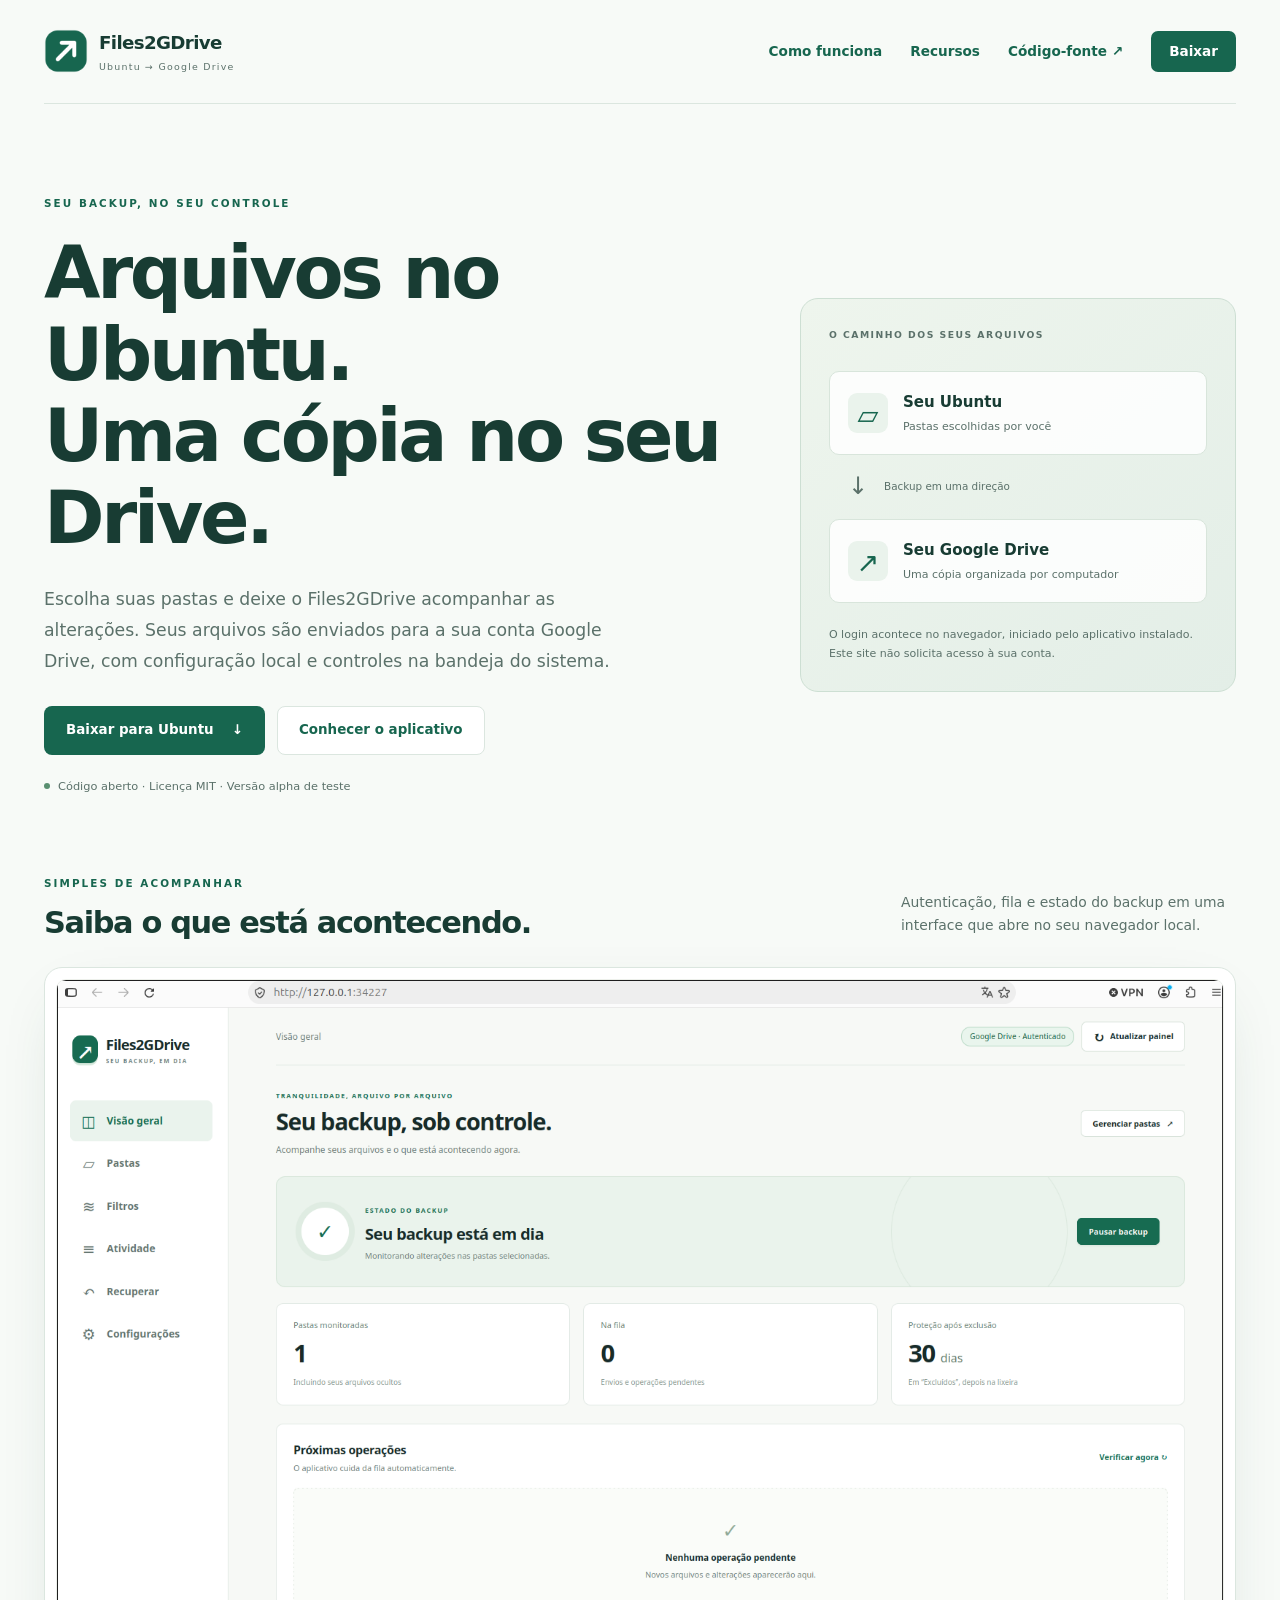
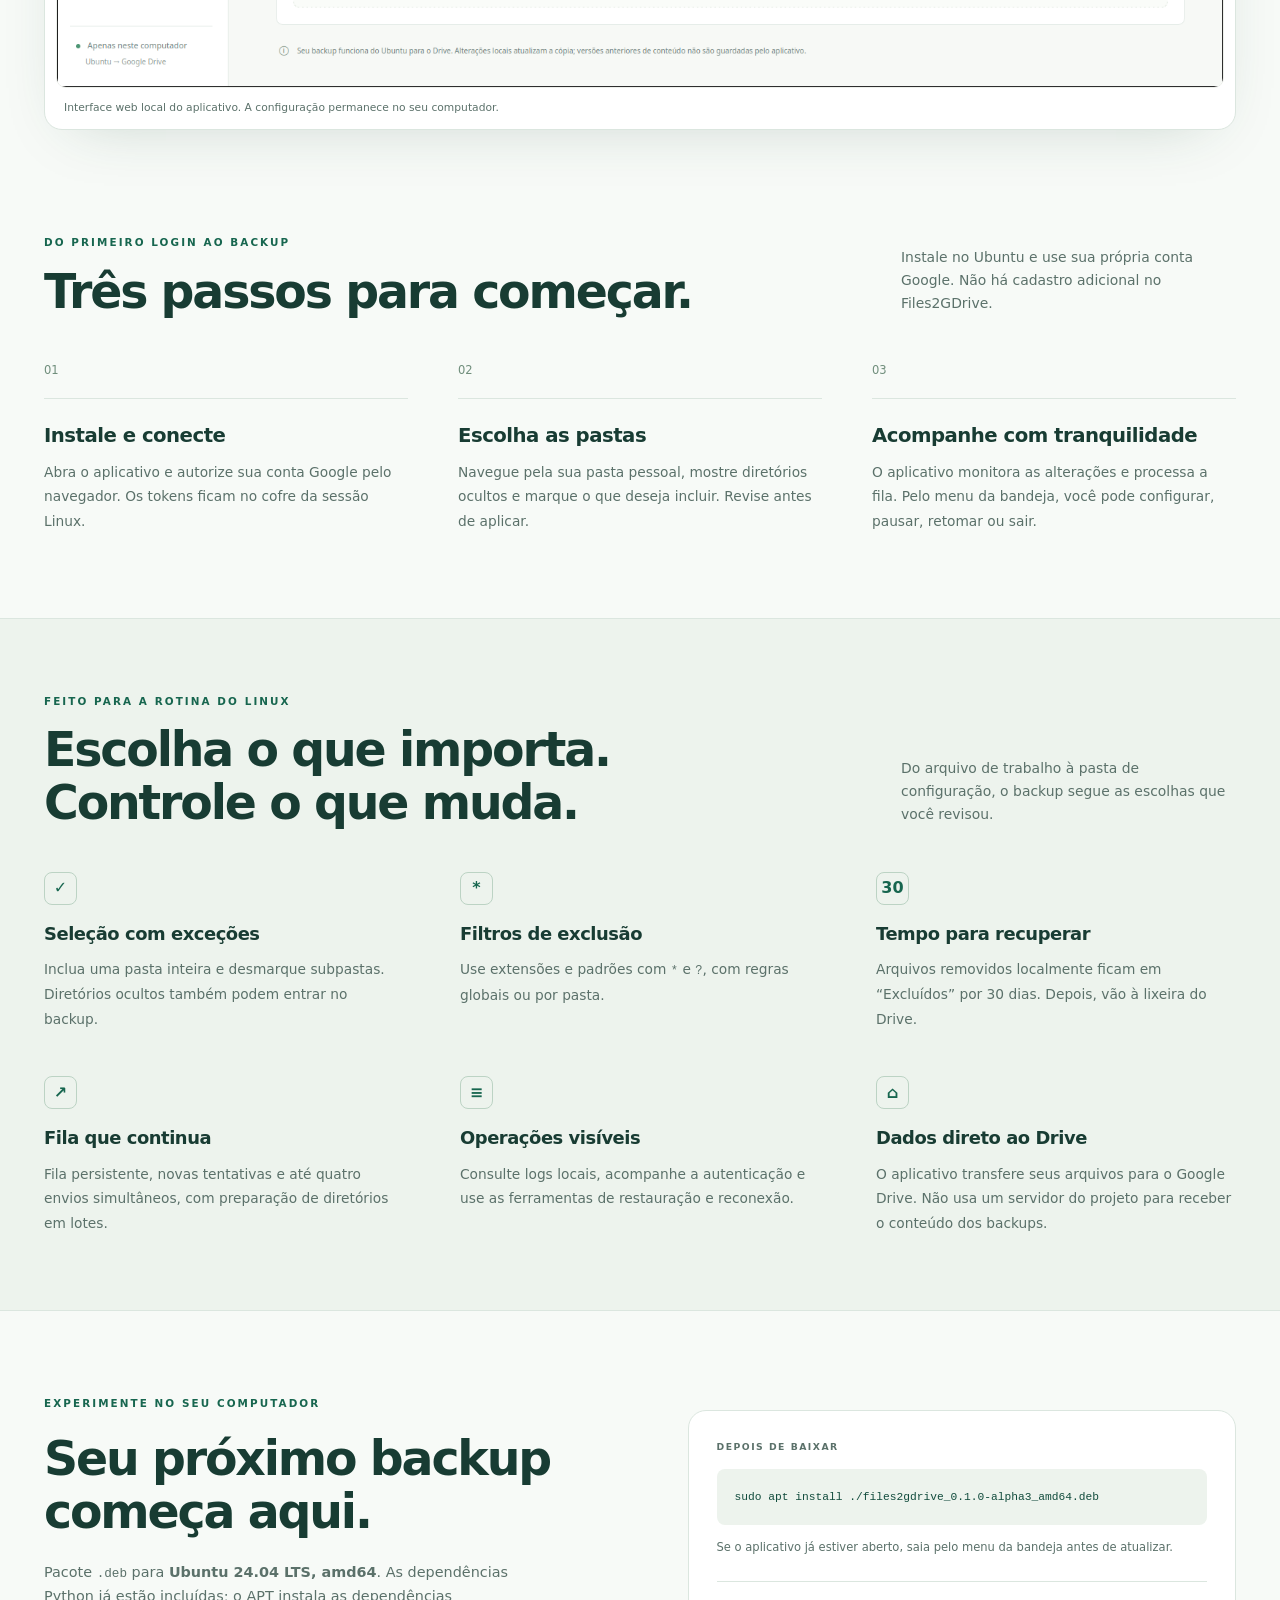
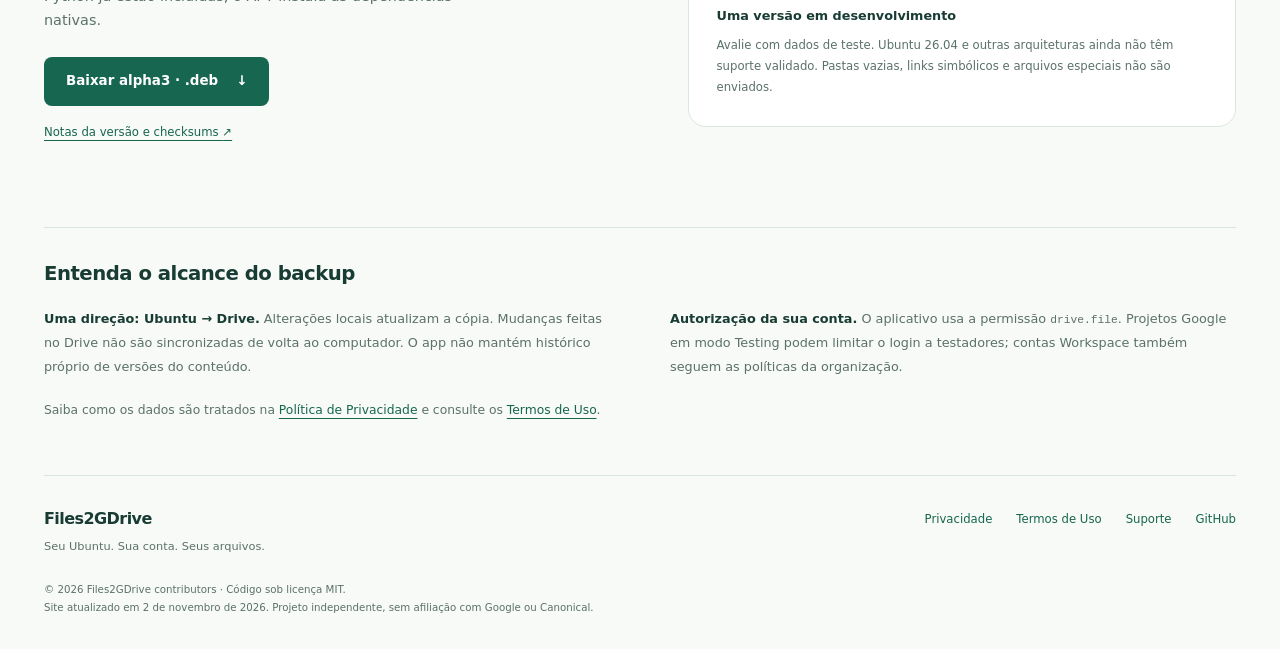
==== docs/index.html @ 19c5fd0f "Publish application website and public privacy policy on GitHub Pages" ====
<!doctype html>
<html lang="pt-BR">
<head>
  <meta charset="utf-8">
  <meta name="viewport" content="width=device-width, initial-scale=1">
  <meta name="theme-color" content="#17664f">
  <meta name="description" content="Files2GDrive faz backup contínuo dos seus arquivos do Ubuntu para sua conta Google Drive. Código aberto, configuração local e controle na bandeja.">
  <title>Files2GDrive — Seus arquivos, uma cópia no Drive</title>
  <link rel="icon" href="images/files2gdrive-logo-120.png" type="image/png">
  <link rel="stylesheet" href="site.css">
</head>
<body>
  <a class="skip-link" href="#conteudo">Pular para o conteúdo</a>
  <header class="site-header container">
    <a class="brand" href="./" aria-label="Files2GDrive, início"><img src="images/files2gdrive-logo-120.png" alt="" width="44" height="44"><span>Files2GDrive<small>Ubuntu → Google Drive</small></span></a>
    <nav class="site-nav" aria-label="Navegação principal"><a href="#como-funciona">Como funciona</a><a href="#recursos">Recursos</a><a href="https://github.com/eduardoellery/Files2GDrive">Código-fonte <span aria-hidden="true">↗</span></a><a class="nav-download" href="#download">Baixar</a></nav>
  </header>
  <main id="conteudo">
    <section class="hero container" aria-labelledby="hero-title">
      <div class="hero-copy">
        <p class="eyebrow">SEU BACKUP, NO SEU CONTROLE</p>
        <h1 id="hero-title">Arquivos no Ubuntu.<br>Uma cópia no seu Drive.</h1>
        <p class="hero-description">Escolha suas pastas e deixe o Files2GDrive acompanhar as alterações. Seus arquivos são enviados para a sua conta Google Drive, com configuração local e controles na bandeja do sistema.</p>
        <div class="hero-actions"><a class="button primary" href="#download">Baixar para Ubuntu <span aria-hidden="true">↓</span></a><a class="button secondary" href="#como-funciona">Conhecer o aplicativo</a></div>
        <p class="release-note"><span class="status-dot" aria-hidden="true"></span> Código aberto · Licença MIT · Versão alpha de teste</p>
      </div>
      <div class="hero-detail" aria-label="Resumo do funcionamento"><span class="detail-label">O CAMINHO DOS SEUS ARQUIVOS</span><div class="transfer-node"><span class="node-icon" aria-hidden="true">▱</span><div><strong>Seu Ubuntu</strong><small>Pastas escolhidas por você</small></div></div><div class="transfer-line"><span aria-hidden="true">↓</span><p>Backup em uma direção</p></div><div class="transfer-node"><span class="node-icon" aria-hidden="true">↗</span><div><strong>Seu Google Drive</strong><small>Uma cópia organizada por computador</small></div></div><p class="detail-foot">O login acontece no navegador, iniciado pelo aplicativo instalado. Este site não solicita acesso à sua conta.</p></div>
    </section>

    <section class="app-preview container" aria-labelledby="preview-title">
      <div class="section-heading compact"><div><p class="eyebrow">SIMPLES DE ACOMPANHAR</p><h2 id="preview-title">Saiba o que está acontecendo.</h2></div><p>Autenticação, fila e estado do backup em uma interface que abre no seu navegador local.</p></div>
      <figure class="screenshot"><img src="images/visao-geral.png" alt="Visão geral do Files2GDrive mostrando Google Drive autenticado, uma pasta monitorada e nenhuma operação pendente." width="1598" height="968" fetchpriority="high"><figcaption>Interface web local do aplicativo. A configuração permanece no seu computador.</figcaption></figure>
    </section>

    <section class="section container" id="como-funciona" aria-labelledby="how-title">
      <div class="section-heading"><div><p class="eyebrow">DO PRIMEIRO LOGIN AO BACKUP</p><h2 id="how-title">Três passos para começar.</h2></div><p>Instale no Ubuntu e use sua própria conta Google. Não há cadastro adicional no Files2GDrive.</p></div>
      <ol class="steps"><li><span class="step-number">01</span><h3>Instale e conecte</h3><p>Abra o aplicativo e autorize sua conta Google pelo navegador. Os tokens ficam no cofre da sessão Linux.</p></li><li><span class="step-number">02</span><h3>Escolha as pastas</h3><p>Navegue pela sua pasta pessoal, mostre diretórios ocultos e marque o que deseja incluir. Revise antes de aplicar.</p></li><li><span class="step-number">03</span><h3>Acompanhe com tranquilidade</h3><p>O aplicativo monitora as alterações e processa a fila. Pelo menu da bandeja, você pode configurar, pausar, retomar ou sair.</p></li></ol>
    </section>

    <section class="feature-section" id="recursos" aria-labelledby="features-title"><div class="container">
      <div class="section-heading"><div><p class="eyebrow">FEITO PARA A ROTINA DO LINUX</p><h2 id="features-title">Escolha o que importa.<br>Controle o que muda.</h2></div><p>Do arquivo de trabalho à pasta de configuração, o backup segue as escolhas que você revisou.</p></div>
      <div class="feature-grid"><article><span class="feature-mark" aria-hidden="true">✓</span><h3>Seleção com exceções</h3><p>Inclua uma pasta inteira e desmarque subpastas. Diretórios ocultos também podem entrar no backup.</p></article><article><span class="feature-mark" aria-hidden="true">*</span><h3>Filtros de exclusão</h3><p>Use extensões e padrões com <code>*</code> e <code>?</code>, com regras globais ou por pasta.</p></article><article><span class="feature-mark" aria-hidden="true">30</span><h3>Tempo para recuperar</h3><p>Arquivos removidos localmente ficam em “Excluídos” por 30 dias. Depois, vão à lixeira do Drive.</p></article><article><span class="feature-mark" aria-hidden="true">↗</span><h3>Fila que continua</h3><p>Fila persistente, novas tentativas e até quatro envios simultâneos, com preparação de diretórios em lotes.</p></article><article><span class="feature-mark" aria-hidden="true">≡</span><h3>Operações visíveis</h3><p>Consulte logs locais, acompanhe a autenticação e use as ferramentas de restauração e reconexão.</p></article><article><span class="feature-mark" aria-hidden="true">⌂</span><h3>Dados direto ao Drive</h3><p>O aplicativo transfere seus arquivos para o Google Drive. Não usa um servidor do projeto para receber o conteúdo dos backups.</p></article></div>
    </div></section>

    <section class="section container download-section" id="download" aria-labelledby="download-title"><div class="download-copy"><p class="eyebrow">EXPERIMENTE NO SEU COMPUTADOR</p><h2 id="download-title">Seu próximo backup<br>começa aqui.</h2><p>Pacote <code>.deb</code> para <strong>Ubuntu 24.04 LTS, amd64</strong>. As dependências Python já estão incluídas; o APT instala as dependências nativas.</p><a class="button primary" href="https://github.com/eduardoellery/Files2GDrive/releases/download/v0.1.0-alpha3/files2gdrive_0.1.0-alpha3_amd64.deb">Baixar alpha3 · .deb <span aria-hidden="true">↓</span></a><a class="text-link" href="https://github.com/eduardoellery/Files2GDrive/releases/tag/v0.1.0-alpha3">Notas da versão e checksums <span aria-hidden="true">↗</span></a></div><div class="install-panel"><span class="detail-label">DEPOIS DE BAIXAR</span><pre><code>sudo apt install ./files2gdrive_0.1.0-alpha3_amd64.deb</code></pre><p>Se o aplicativo já estiver aberto, saia pelo menu da bandeja antes de atualizar.</p><div class="notice"><strong>Uma versão em desenvolvimento</strong><p>Avalie com dados de teste. Ubuntu 26.04 e outras arquiteturas ainda não têm suporte validado. Pastas vazias, links simbólicos e arquivos especiais não são enviados.</p></div></div></section>

    <section class="scope-section container" aria-labelledby="scope-title"><h2 id="scope-title">Entenda o alcance do backup</h2><div class="scope-columns"><p><strong>Uma direção: Ubuntu → Drive.</strong> Alterações locais atualizam a cópia. Mudanças feitas no Drive não são sincronizadas de volta ao computador. O app não mantém histórico próprio de versões do conteúdo.</p><p><strong>Autorização da sua conta.</strong> O aplicativo usa a permissão <code>drive.file</code>. Projetos Google em modo Testing podem limitar o login a testadores; contas Workspace também seguem as políticas da organização.</p></div><p class="scope-links">Saiba como os dados são tratados na <a href="privacidade/">Política de Privacidade</a> e consulte os <a href="termos/">Termos de Uso</a>.</p></section>
  </main>
  <footer class="site-footer container"><div class="footer-brand"><strong>Files2GDrive</strong><p>Seu Ubuntu. Sua conta. Seus arquivos.</p></div><nav class="footer-links" aria-label="Links institucionais"><a href="privacidade/">Privacidade</a><a href="termos/">Termos de Uso</a><a href="https://github.com/eduardoellery/Files2GDrive/issues">Suporte</a><a href="https://github.com/eduardoellery/Files2GDrive">GitHub</a></nav><p class="footer-note">© 2026 Files2GDrive contributors · Código sob licença MIT.<br>Site atualizado em 2 de novembro de 2026. Projeto independente, sem afiliação com Google ou Canonical.</p></footer>
</body>
</html>
---- docs/site.css ----
:root{--green:#17664f;--green-dark:#124c3d;--ink:#183c33;--muted:#5b716a;--paper:#f7faf7;--line:#dbe6df;--pale:#eaf3ec;--white:#fff;--radius:18px;font-family:Inter,ui-sans-serif,system-ui,-apple-system,BlinkMacSystemFont,"Segoe UI",sans-serif;color:var(--ink);background:var(--paper);font-synthesis:none}*{box-sizing:border-box}html{scroll-behavior:smooth;scroll-padding-top:24px}body{margin:0;font-size:16px;line-height:1.65}a{color:var(--green);text-decoration-thickness:1px;text-underline-offset:4px}a:hover{color:var(--green-dark)}a:focus-visible,button:focus-visible{outline:3px solid #d3a62c;outline-offset:5px}img{max-width:100%;height:auto}h1,h2,h3,p,figure{margin-top:0}h1,h2,h3{line-height:1.12;letter-spacing:-.045em}h1{font-size:clamp(2.7rem,5.7vw,5rem);font-weight:680;margin-bottom:25px}h2{font-size:clamp(2rem,3.7vw,3.2rem);font-weight:650;margin-bottom:0}h3{font-size:1.23rem;letter-spacing:-.025em;margin-bottom:13px}p{margin-bottom:20px}code{font-family:ui-monospace,SFMono-Regular,Consolas,monospace;font-size:.88em;overflow-wrap:anywhere}.container{width:min(1192px,calc(100% - 80px));margin-inline:auto}.skip-link{position:absolute;top:-100px;left:20px;padding:12px;background:white;z-index:10}.skip-link:focus{top:12px}.site-header{display:flex;justify-content:space-between;align-items:center;gap:30px;padding-block:28px;border-bottom:1px solid var(--line)}.brand{display:flex;align-items:center;gap:11px;text-decoration:none;color:var(--ink);font-weight:750;font-size:1.14rem;letter-spacing:-.035em;flex-shrink:0}.brand img{width:44px;height:44px}.brand small{display:block;font-size:.59rem;font-weight:500;letter-spacing:.13em;color:var(--muted);margin-top:1px}.site-nav{display:flex;align-items:center;gap:28px;font-size:.85rem;font-weight:550}.site-nav a{text-decoration:none}.site-nav .nav-download{padding:9px 18px;background:var(--green);color:white;border-radius:7px}.hero{display:grid;grid-template-columns:1.55fr 1fr;gap:80px;align-items:center;padding-block:91px 80px}.eyebrow{font-size:.65rem;font-weight:750;letter-spacing:.2em;color:var(--green);margin-bottom:20px}.hero-description{font-size:1.08rem;line-height:1.8;color:var(--muted);max-width:590px;margin-bottom:29px}.hero-actions{display:flex;gap:12px;flex-wrap:wrap}.button{display:inline-flex;align-items:center;justify-content:center;gap:18px;padding:14px 21px;border-radius:8px;border:1px solid transparent;text-decoration:none;font-size:.84rem;font-weight:650;line-height:1.4}.button.primary{background:var(--green);color:white}.button.primary:hover{background:var(--green-dark)}.button.secondary{border-color:var(--line);background:white}.release-note{font-size:.71rem;display:flex;gap:8px;align-items:center;color:var(--muted);margin-top:22px;margin-bottom:0}.status-dot{width:6px;height:6px;border-radius:50%;background:#598f70;display:inline-block}.hero-detail{border:1px solid #cddfd3;border-radius:var(--radius);padding:28px;background:linear-gradient(140deg,#eef5ed,#e3eee7);position:relative}.detail-label{display:block;font-size:.58rem;letter-spacing:.16em;font-weight:650;color:var(--muted);margin-bottom:29px}.transfer-node{display:flex;align-items:center;gap:15px;padding:18px;background:rgba(255,255,255,.85);border:1px solid #d8e5db;border-radius:10px}.transfer-node strong{display:block;font-size:.94rem;font-weight:650}.transfer-node small{display:block;font-size:.69rem;color:var(--muted);margin-top:3px}.node-icon{background:var(--pale);border-radius:9px;width:40px;height:40px;display:grid;place-items:center;flex-shrink:0;font-size:1.7rem;color:var(--green)}.transfer-line{display:flex;gap:16px;align-items:center;color:var(--muted);padding:12px 19px}.transfer-line span{font-size:1.5rem}.transfer-line p{font-size:.65rem;margin:0}.detail-foot{font-size:.69rem;line-height:1.7;color:var(--muted);margin:23px 0 0}.section-heading{display:flex;justify-content:space-between;gap:50px;align-items:flex-end;margin-bottom:43px}.section-heading>p{font-size:.87rem;max-width:335px;color:var(--muted);margin:0 0 3px}.section-heading .eyebrow{margin-bottom:13px}.section-heading.compact{margin-bottom:27px}.section-heading.compact h2{font-size:1.9rem}.app-preview{padding-bottom:20px}.screenshot{margin:0;background:white;padding:11px;border:1px solid var(--line);border-radius:var(--radius);box-shadow:0 18px 60px -30px #244c3c40}.screenshot img{display:block;border-radius:10px;border:1px solid #edf0eb;width:100%}.screenshot figcaption{font-size:.67rem;color:var(--muted);padding:11px 8px 2px}.section{padding-block:84px}.steps{list-style:none;display:grid;grid-template-columns:repeat(3,1fr);gap:50px;margin:0;padding:0}.step-number{display:block;font-size:.72rem;color:#708e7c;border-bottom:1px solid var(--line);padding-bottom:18px;margin-bottom:26px;font-variant-numeric:tabular-nums}.steps p,.feature-grid p{font-size:.86rem;line-height:1.8;color:var(--muted);margin:0}.feature-section{padding-block:74px;background:#edf3ed;border-block:1px solid var(--line)}.feature-grid{display:grid;grid-template-columns:repeat(3,1fr);gap:45px 56px}.feature-mark{display:flex;align-items:center;justify-content:center;width:33px;height:33px;font-size:1rem;font-weight:650;color:var(--green);border:1px solid #bcd3c4;border-radius:8px;margin-bottom:19px}.feature-grid h3{font-size:1.12rem}.download-section{display:grid;grid-template-columns:1fr 1fr;gap:95px;align-items:center}.download-copy h2{margin-bottom:23px}.download-copy>p:not(.eyebrow){font-size:.9rem;color:var(--muted);max-width:465px}.download-copy .button{margin-top:5px}.text-link{display:block;width:fit-content;font-size:.73rem;margin-top:17px}.install-panel{background:white;border:1px solid var(--line);border-radius:var(--radius);padding:28px}.install-panel .detail-label{margin-bottom:15px}.install-panel pre{white-space:pre-wrap;overflow-wrap:anywhere;background:#edf3ed;padding:17px 18px;border-radius:8px;font-size:.8rem;color:var(--green-dark);line-height:1.7}.install-panel>p{font-size:.72rem;color:var(--muted);margin-bottom:24px}.notice{border-top:1px solid var(--line);padding-top:20px}.notice strong{font-size:.8rem}.notice p{font-size:.73rem;line-height:1.8;color:var(--muted);margin:7px 0 0}.scope-section{border-top:1px solid var(--line);padding-block:35px 55px}.scope-section h2{font-size:1.23rem;letter-spacing:-.025em;margin-bottom:22px}.scope-columns{display:grid;grid-template-columns:1fr 1fr;gap:60px}.scope-columns p{font-size:.8rem;color:var(--muted);line-height:1.9}.scope-columns strong{color:var(--ink);font-weight:650}.scope-links{font-size:.77rem;color:var(--muted);margin:0}.site-footer{display:grid;grid-template-columns:1fr auto;gap:24px;border-top:1px solid var(--line);padding-block:30px 32px}.footer-brand strong{font-size:1rem;letter-spacing:-.035em}.footer-brand p{font-size:.71rem;color:var(--muted);margin:5px 0 0}.footer-links{display:flex;gap:24px;font-size:.73rem;align-items:flex-start;padding-top:4px}.footer-links a{text-decoration:none}.footer-note{grid-column:1/-1;font-size:.64rem;line-height:1.8;color:var(--muted);margin:0}.prose{max-width:820px;padding-block:65px 80px}.prose h1{font-size:clamp(2.3rem,4.5vw,3.7rem);margin-bottom:18px}.prose .updated{font-size:.77rem;color:var(--muted);margin-bottom:36px}.prose .intro{font-size:1.1rem;line-height:1.85;color:var(--muted);margin-bottom:35px}.prose h2{font-size:1.48rem;letter-spacing:-.025em;margin:35px 0 16px;line-height:1.3}.prose h3{font-size:1.05rem;line-height:1.4;margin:23px 0 10px}.prose p,.prose li{font-size:.94rem;line-height:1.9;color:#476058}.prose li{padding-left:5px;margin-bottom:8px}.prose ul,.prose ol{padding-left:23px}.prose strong{color:var(--ink)}.prose .notice{padding:19px 23px;border:1px solid var(--line);background:white;border-radius:10px;margin-block:25px}.prose .notice p{font-size:.9rem}.legal-nav{display:flex;gap:24px;flex-wrap:wrap;border-top:1px solid var(--line);margin-top:40px;padding-top:22px;font-size:.82rem}.back-link{display:inline-block;font-size:.8rem;margin-bottom:27px}.prose table{border-collapse:collapse;width:100%;font-size:.87rem;display:block;overflow-x:auto}.prose th,.prose td{text-align:left;border-bottom:1px solid var(--line);padding:12px 14px;vertical-align:top}.prose th{font-weight:650;background:var(--pale)}
@media(min-width:1600px){.container{width:min(1280px,calc(100% - 100px))}.hero{gap:110px}.hero-detail{max-width:445px;justify-self:end;width:100%}}@media(max-width:1000px){.container{width:calc(100% - 48px)}.hero{gap:35px;padding-block:66px}.hero-detail{padding:23px}.site-nav{gap:18px}.download-section{gap:45px}.feature-grid{gap:35px}.steps{gap:30px}.section-heading{gap:30px}.section-heading>p{max-width:300px}.transfer-node{padding:14px;gap:10px}.node-icon{width:34px;height:34px}}@media(max-width:760px){.site-header{align-items:flex-start;padding-block:22px;gap:19px;flex-wrap:wrap}.site-nav{justify-content:space-between;width:100%;gap:12px;font-size:.76rem}.site-nav .nav-download{padding:7px 14px}.hero{grid-template-columns:1fr;gap:35px;padding-block:49px}.hero-copy{max-width:600px}.hero-detail{max-width:none;display:block}.hero h1{font-size:clamp(2.9rem,9vw,4.3rem)}.hero-description{font-size:1rem}.section-heading{display:block;margin-bottom:30px}.section-heading>p{max-width:560px;margin-top:20px}.section-heading.compact h2{font-size:1.65rem}.steps{grid-template-columns:1fr;gap:28px}.step-number{margin-bottom:18px;padding-bottom:12px}.feature-grid{grid-template-columns:1fr 1fr;gap:35px 27px}.section{padding-block:58px}.feature-section{padding-block:53px}.download-section{grid-template-columns:1fr;gap:32px}.download-copy h2 br{display:none}.scope-columns{grid-template-columns:1fr;gap:0}.site-footer{grid-template-columns:1fr;gap:20px}.footer-links{flex-wrap:wrap;gap:15px 23px}.footer-note{grid-column:1}.prose{padding-block:43px 55px}}@media(max-width:440px){.container{width:calc(100% - 32px)}.site-nav{font-size:.69rem;gap:9px}.site-nav .nav-download{padding:6px 11px}.hero-actions{display:grid;grid-template-columns:1fr}.hero-actions .button{width:100%}.hero h1{font-size:2.75rem}.hero-detail{padding:20px}.feature-grid{grid-template-columns:1fr}.install-panel{padding:21px}.release-note{font-size:.65rem}.section-heading h2 br{display:none}.screenshot{padding:6px;border-radius:12px}.screenshot img{border-radius:7px}.screenshot figcaption{font-size:.6rem}.prose p,.prose li{font-size:.9rem}}@media(prefers-reduced-motion:reduce){html{scroll-behavior:auto}}
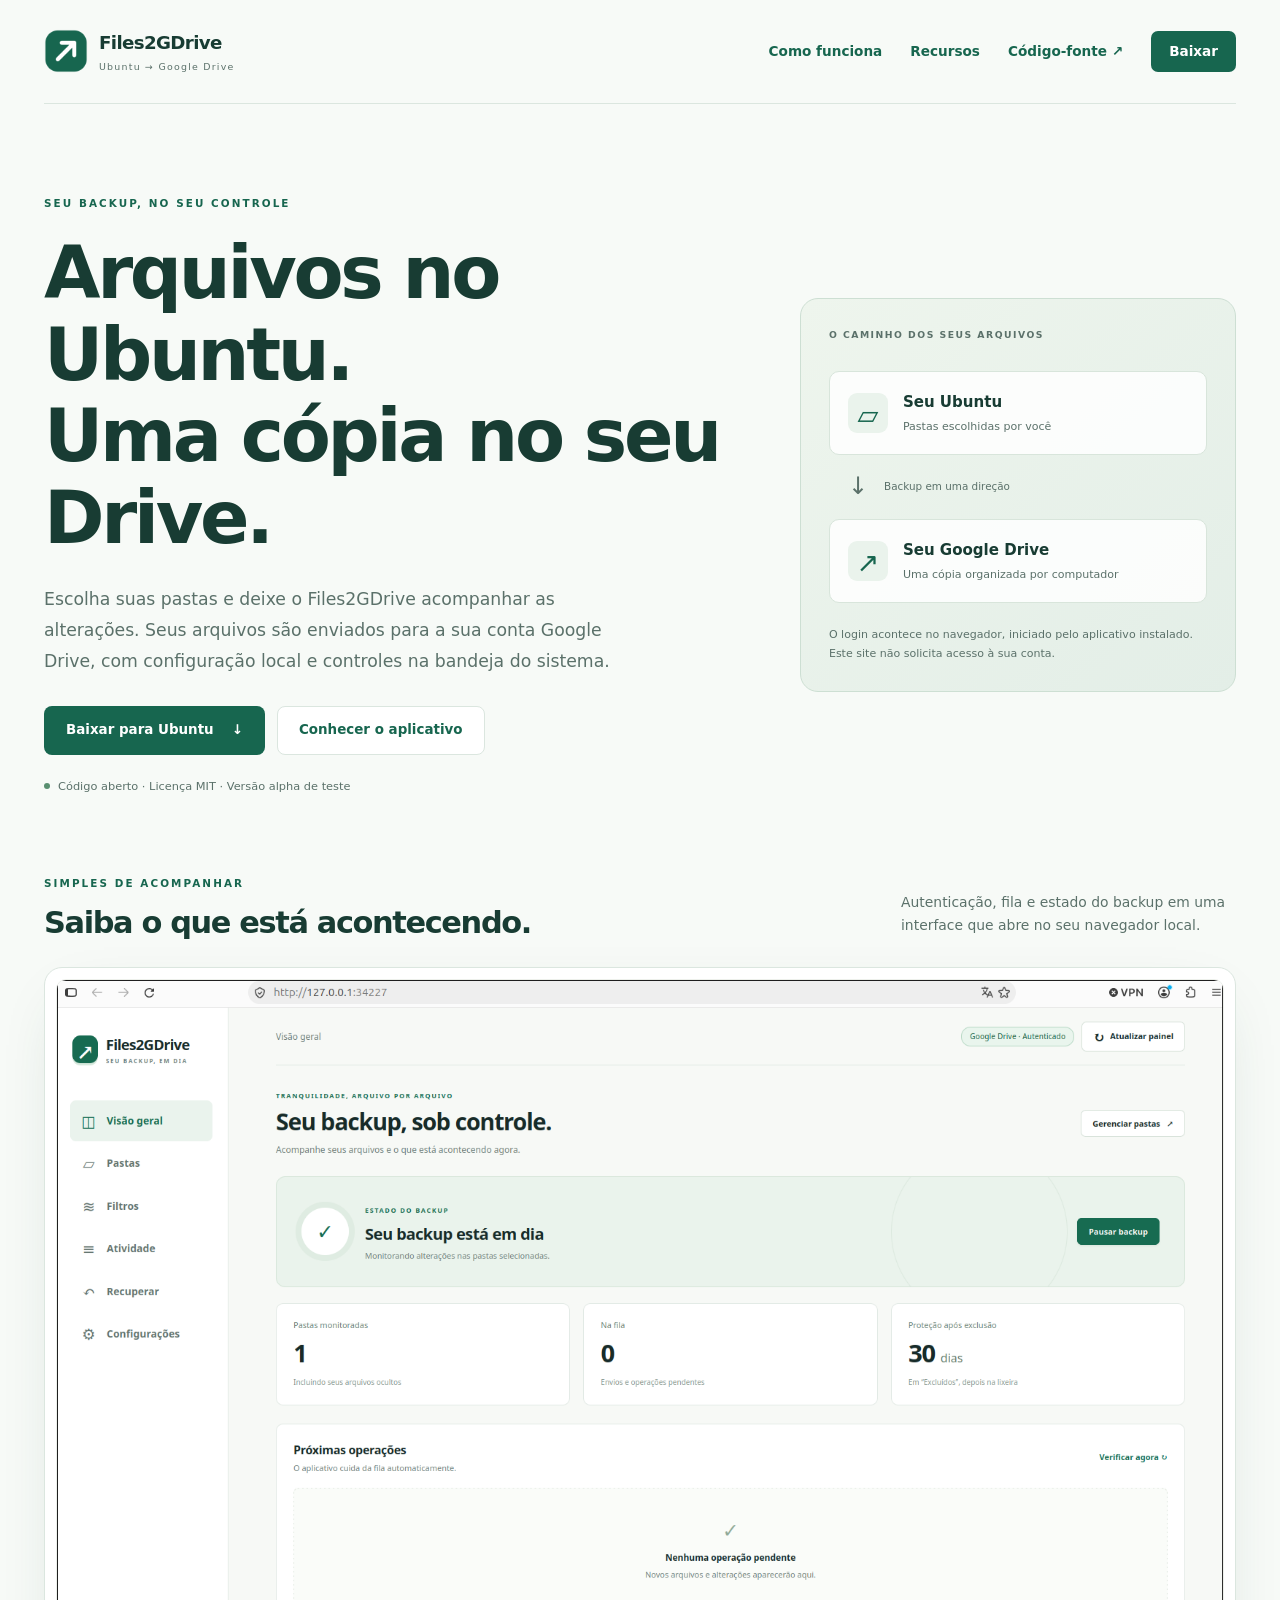
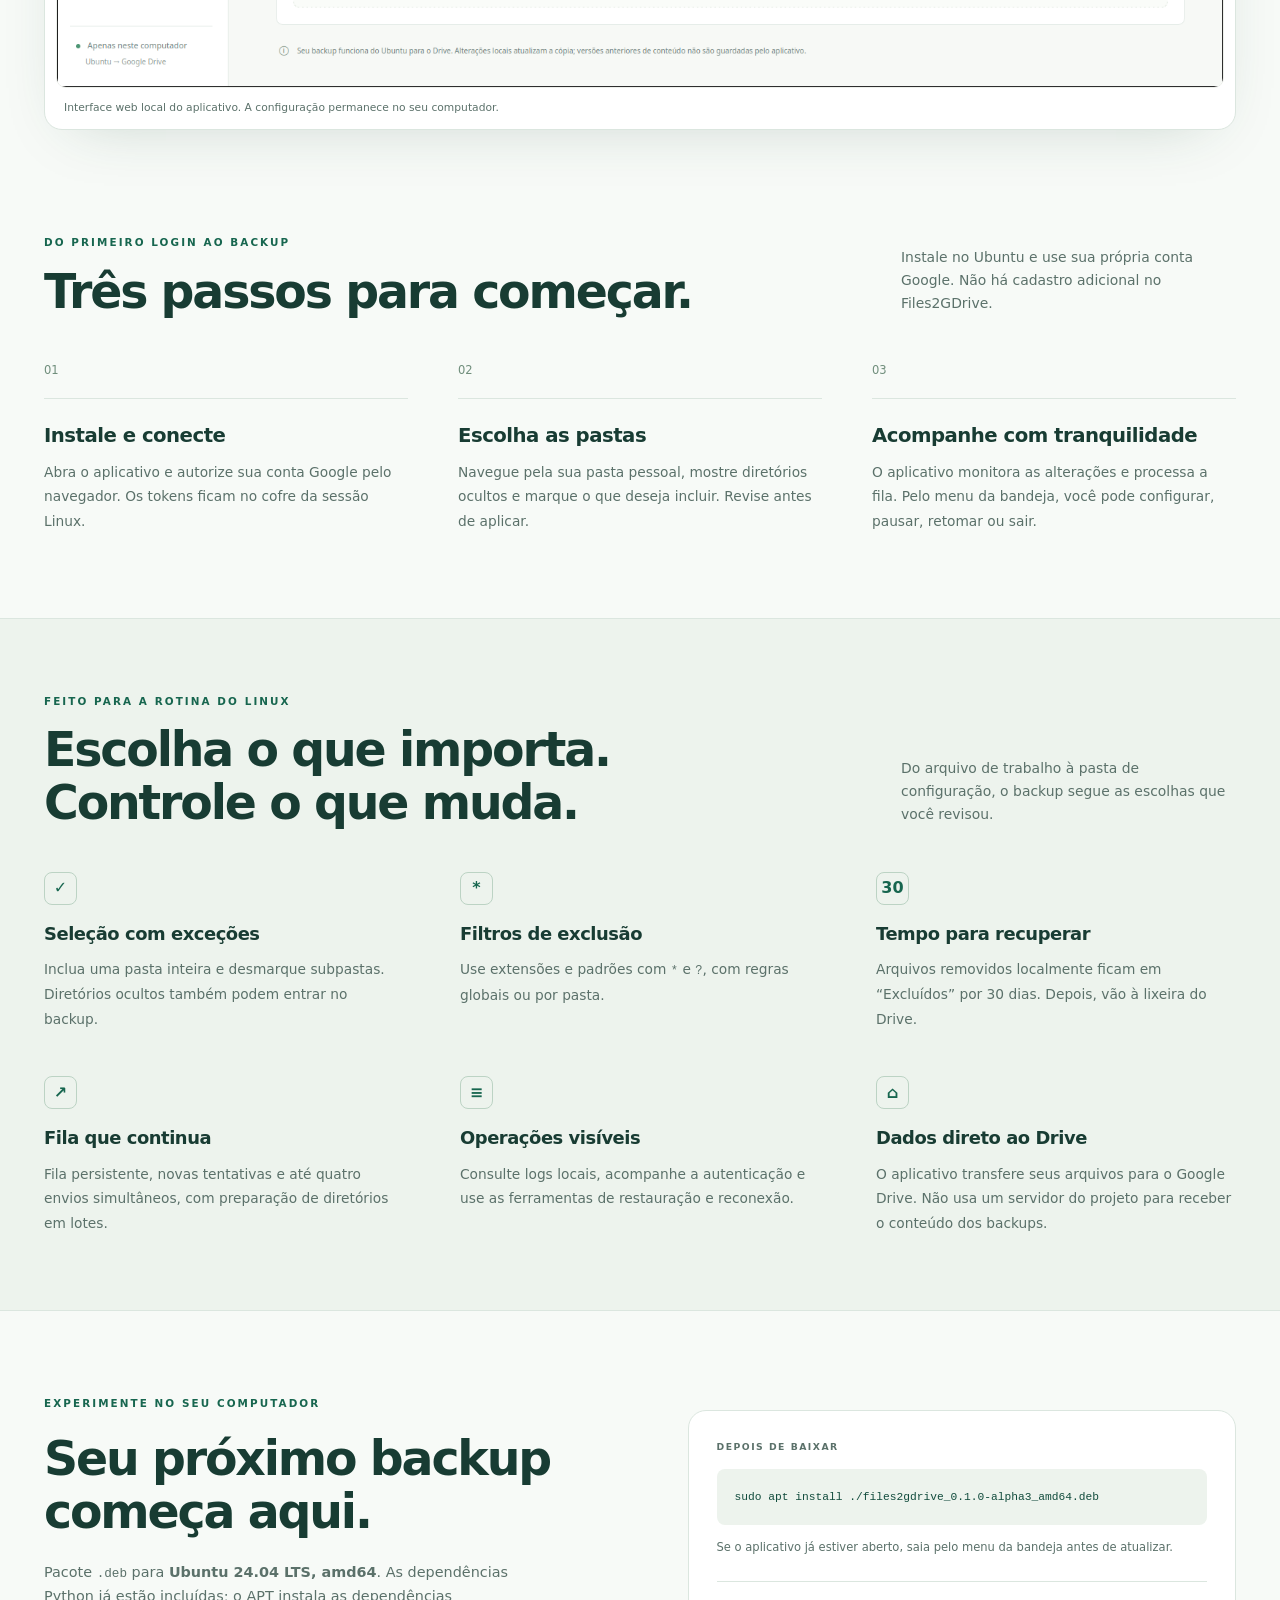
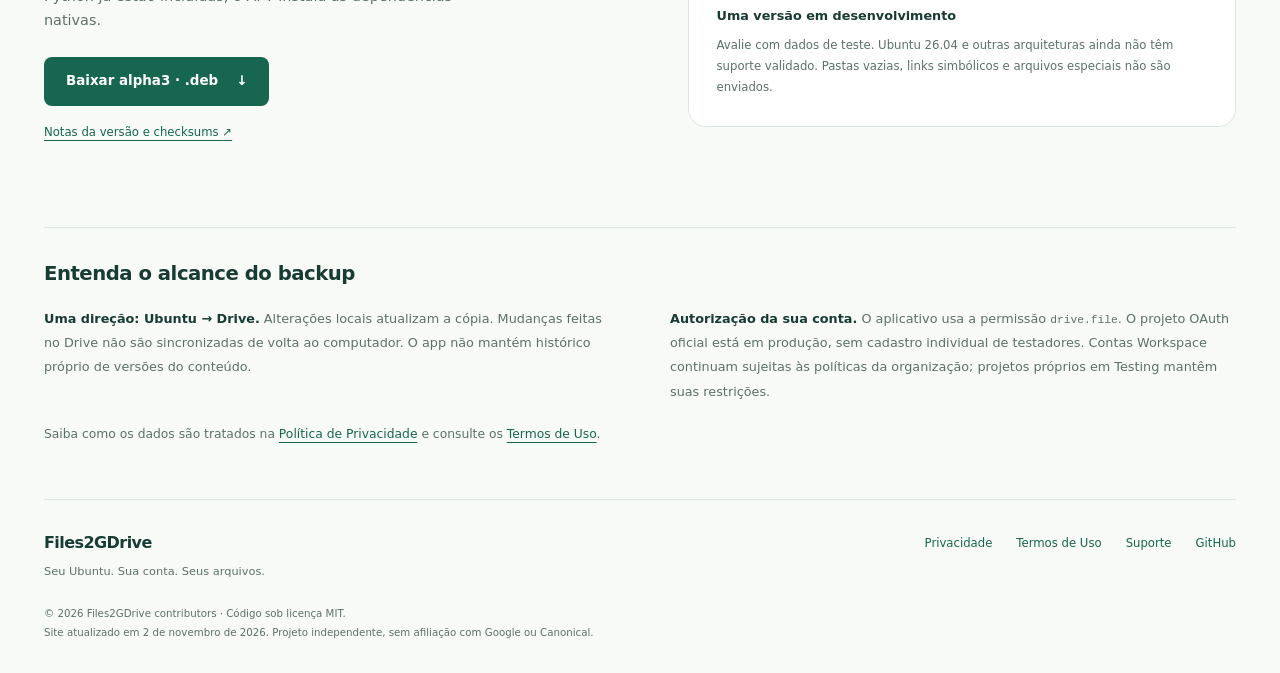
==== commit bac5193b: "docs: record OAuth production status and pull request workflow" ====
--- a/docs/index.html
+++ b/docs/index.html
@@ -44,7 +44,7 @@
 
     <section class="section container download-section" id="download" aria-labelledby="download-title"><div class="download-copy"><p class="eyebrow">EXPERIMENTE NO SEU COMPUTADOR</p><h2 id="download-title">Seu próximo backup<br>começa aqui.</h2><p>Pacote <code>.deb</code> para <strong>Ubuntu 24.04 LTS, amd64</strong>. As dependências Python já estão incluídas; o APT instala as dependências nativas.</p><a class="button primary" href="https://github.com/eduardoellery/Files2GDrive/releases/download/v0.1.0-alpha3/files2gdrive_0.1.0-alpha3_amd64.deb">Baixar alpha3 · .deb <span aria-hidden="true">↓</span></a><a class="text-link" href="https://github.com/eduardoellery/Files2GDrive/releases/tag/v0.1.0-alpha3">Notas da versão e checksums <span aria-hidden="true">↗</span></a></div><div class="install-panel"><span class="detail-label">DEPOIS DE BAIXAR</span><pre><code>sudo apt install ./files2gdrive_0.1.0-alpha3_amd64.deb</code></pre><p>Se o aplicativo já estiver aberto, saia pelo menu da bandeja antes de atualizar.</p><div class="notice"><strong>Uma versão em desenvolvimento</strong><p>Avalie com dados de teste. Ubuntu 26.04 e outras arquiteturas ainda não têm suporte validado. Pastas vazias, links simbólicos e arquivos especiais não são enviados.</p></div></div></section>
 
-    <section class="scope-section container" aria-labelledby="scope-title"><h2 id="scope-title">Entenda o alcance do backup</h2><div class="scope-columns"><p><strong>Uma direção: Ubuntu → Drive.</strong> Alterações locais atualizam a cópia. Mudanças feitas no Drive não são sincronizadas de volta ao computador. O app não mantém histórico próprio de versões do conteúdo.</p><p><strong>Autorização da sua conta.</strong> O aplicativo usa a permissão <code>drive.file</code>. Projetos Google em modo Testing podem limitar o login a testadores; contas Workspace também seguem as políticas da organização.</p></div><p class="scope-links">Saiba como os dados são tratados na <a href="privacidade/">Política de Privacidade</a> e consulte os <a href="termos/">Termos de Uso</a>.</p></section>
+    <section class="scope-section container" aria-labelledby="scope-title"><h2 id="scope-title">Entenda o alcance do backup</h2><div class="scope-columns"><p><strong>Uma direção: Ubuntu → Drive.</strong> Alterações locais atualizam a cópia. Mudanças feitas no Drive não são sincronizadas de volta ao computador. O app não mantém histórico próprio de versões do conteúdo.</p><p><strong>Autorização da sua conta.</strong> O aplicativo usa a permissão <code>drive.file</code>. O projeto OAuth oficial está em produção, sem cadastro individual de testadores. Contas Workspace continuam sujeitas às políticas da organização; projetos próprios em Testing mantêm suas restrições.</p></div><p class="scope-links">Saiba como os dados são tratados na <a href="privacidade/">Política de Privacidade</a> e consulte os <a href="termos/">Termos de Uso</a>.</p></section>
   </main>
   <footer class="site-footer container"><div class="footer-brand"><strong>Files2GDrive</strong><p>Seu Ubuntu. Sua conta. Seus arquivos.</p></div><nav class="footer-links" aria-label="Links institucionais"><a href="privacidade/">Privacidade</a><a href="termos/">Termos de Uso</a><a href="https://github.com/eduardoellery/Files2GDrive/issues">Suporte</a><a href="https://github.com/eduardoellery/Files2GDrive">GitHub</a></nav><p class="footer-note">© 2026 Files2GDrive contributors · Código sob licença MIT.<br>Site atualizado em 2 de novembro de 2026. Projeto independente, sem afiliação com Google ou Canonical.</p></footer>
 </body>
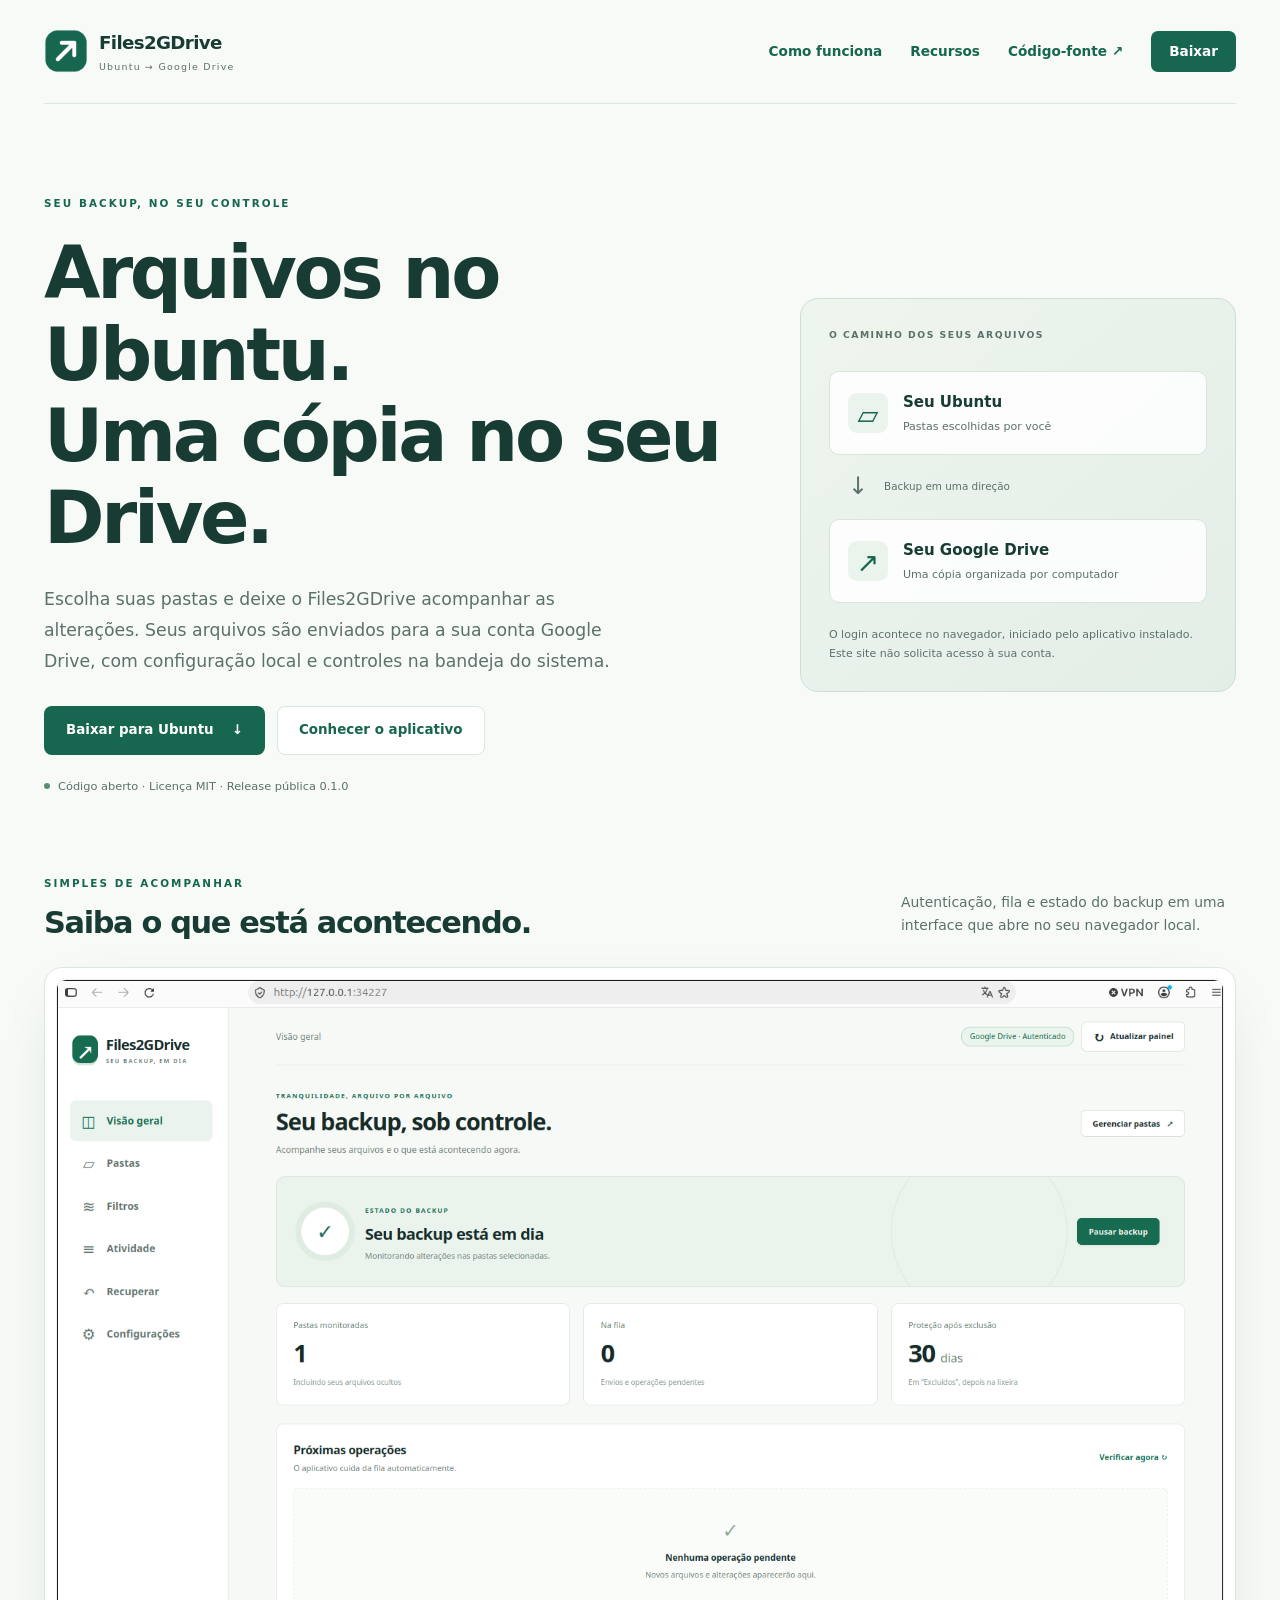
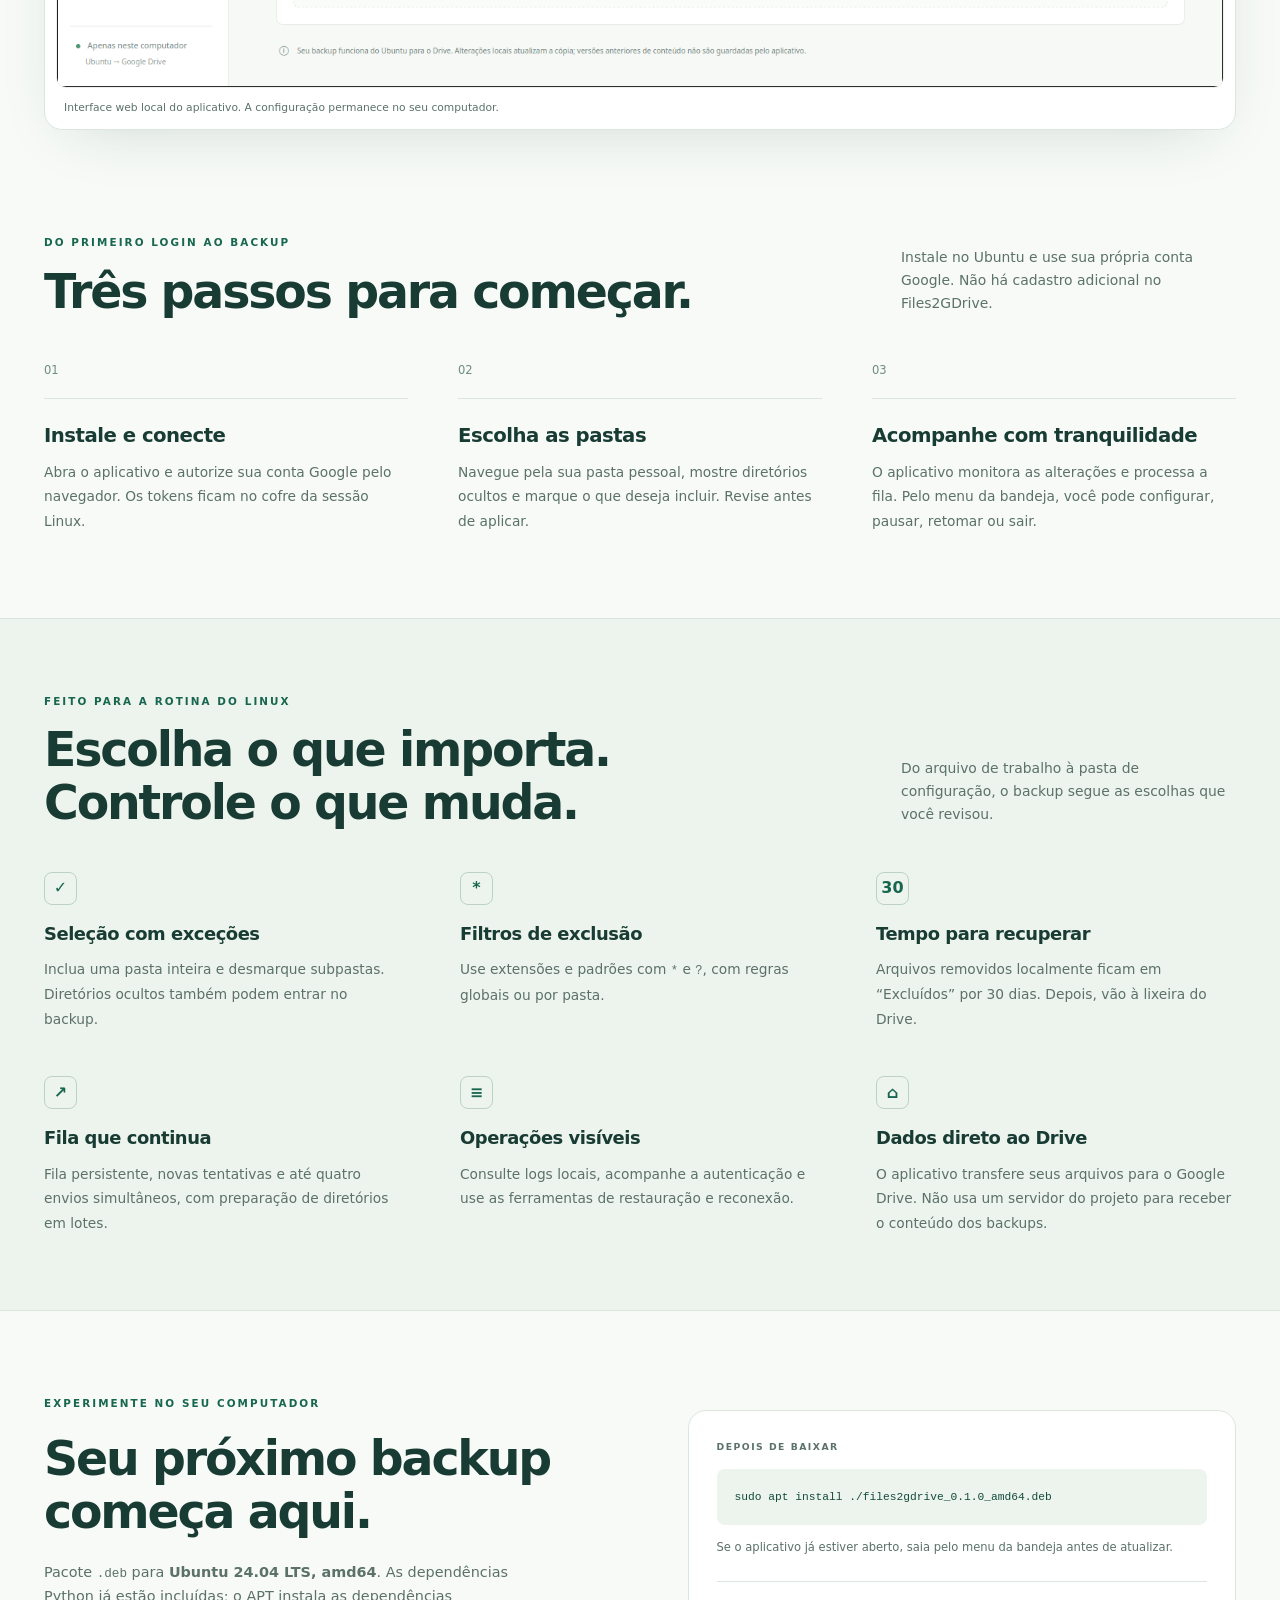
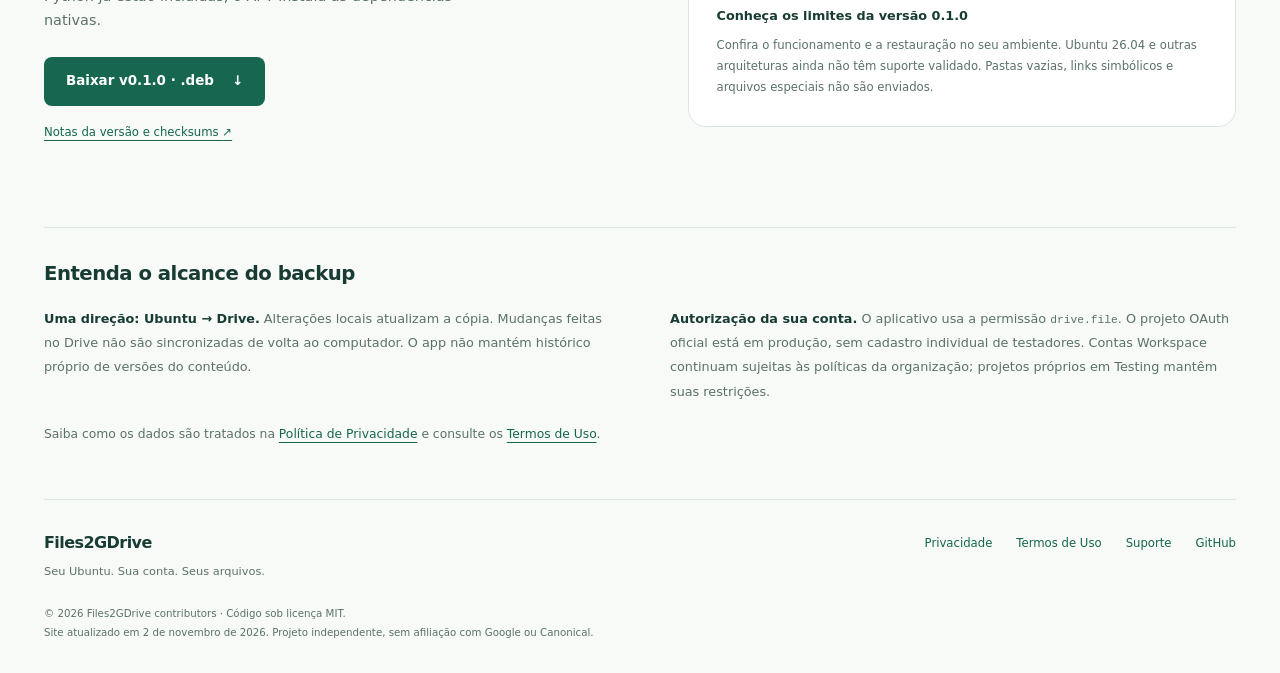
==== commit 7438c63c: "release: prepare public version 0.1.0" ====
--- a/docs/index.html
+++ b/docs/index.html
@@ -22,7 +22,7 @@
         <h1 id="hero-title">Arquivos no Ubuntu.<br>Uma cópia no seu Drive.</h1>
         <p class="hero-description">Escolha suas pastas e deixe o Files2GDrive acompanhar as alterações. Seus arquivos são enviados para a sua conta Google Drive, com configuração local e controles na bandeja do sistema.</p>
         <div class="hero-actions"><a class="button primary" href="#download">Baixar para Ubuntu <span aria-hidden="true">↓</span></a><a class="button secondary" href="#como-funciona">Conhecer o aplicativo</a></div>
-        <p class="release-note"><span class="status-dot" aria-hidden="true"></span> Código aberto · Licença MIT · Versão alpha de teste</p>
+        <p class="release-note"><span class="status-dot" aria-hidden="true"></span> Código aberto · Licença MIT · Release pública 0.1.0</p>
       </div>
       <div class="hero-detail" aria-label="Resumo do funcionamento"><span class="detail-label">O CAMINHO DOS SEUS ARQUIVOS</span><div class="transfer-node"><span class="node-icon" aria-hidden="true">▱</span><div><strong>Seu Ubuntu</strong><small>Pastas escolhidas por você</small></div></div><div class="transfer-line"><span aria-hidden="true">↓</span><p>Backup em uma direção</p></div><div class="transfer-node"><span class="node-icon" aria-hidden="true">↗</span><div><strong>Seu Google Drive</strong><small>Uma cópia organizada por computador</small></div></div><p class="detail-foot">O login acontece no navegador, iniciado pelo aplicativo instalado. Este site não solicita acesso à sua conta.</p></div>
     </section>
@@ -42,7 +42,7 @@
       <div class="feature-grid"><article><span class="feature-mark" aria-hidden="true">✓</span><h3>Seleção com exceções</h3><p>Inclua uma pasta inteira e desmarque subpastas. Diretórios ocultos também podem entrar no backup.</p></article><article><span class="feature-mark" aria-hidden="true">*</span><h3>Filtros de exclusão</h3><p>Use extensões e padrões com <code>*</code> e <code>?</code>, com regras globais ou por pasta.</p></article><article><span class="feature-mark" aria-hidden="true">30</span><h3>Tempo para recuperar</h3><p>Arquivos removidos localmente ficam em “Excluídos” por 30 dias. Depois, vão à lixeira do Drive.</p></article><article><span class="feature-mark" aria-hidden="true">↗</span><h3>Fila que continua</h3><p>Fila persistente, novas tentativas e até quatro envios simultâneos, com preparação de diretórios em lotes.</p></article><article><span class="feature-mark" aria-hidden="true">≡</span><h3>Operações visíveis</h3><p>Consulte logs locais, acompanhe a autenticação e use as ferramentas de restauração e reconexão.</p></article><article><span class="feature-mark" aria-hidden="true">⌂</span><h3>Dados direto ao Drive</h3><p>O aplicativo transfere seus arquivos para o Google Drive. Não usa um servidor do projeto para receber o conteúdo dos backups.</p></article></div>
     </div></section>
 
-    <section class="section container download-section" id="download" aria-labelledby="download-title"><div class="download-copy"><p class="eyebrow">EXPERIMENTE NO SEU COMPUTADOR</p><h2 id="download-title">Seu próximo backup<br>começa aqui.</h2><p>Pacote <code>.deb</code> para <strong>Ubuntu 24.04 LTS, amd64</strong>. As dependências Python já estão incluídas; o APT instala as dependências nativas.</p><a class="button primary" href="https://github.com/eduardoellery/Files2GDrive/releases/download/v0.1.0-alpha3/files2gdrive_0.1.0-alpha3_amd64.deb">Baixar alpha3 · .deb <span aria-hidden="true">↓</span></a><a class="text-link" href="https://github.com/eduardoellery/Files2GDrive/releases/tag/v0.1.0-alpha3">Notas da versão e checksums <span aria-hidden="true">↗</span></a></div><div class="install-panel"><span class="detail-label">DEPOIS DE BAIXAR</span><pre><code>sudo apt install ./files2gdrive_0.1.0-alpha3_amd64.deb</code></pre><p>Se o aplicativo já estiver aberto, saia pelo menu da bandeja antes de atualizar.</p><div class="notice"><strong>Uma versão em desenvolvimento</strong><p>Avalie com dados de teste. Ubuntu 26.04 e outras arquiteturas ainda não têm suporte validado. Pastas vazias, links simbólicos e arquivos especiais não são enviados.</p></div></div></section>
+    <section class="section container download-section" id="download" aria-labelledby="download-title"><div class="download-copy"><p class="eyebrow">EXPERIMENTE NO SEU COMPUTADOR</p><h2 id="download-title">Seu próximo backup<br>começa aqui.</h2><p>Pacote <code>.deb</code> para <strong>Ubuntu 24.04 LTS, amd64</strong>. As dependências Python já estão incluídas; o APT instala as dependências nativas.</p><a class="button primary" href="https://github.com/eduardoellery/Files2GDrive/releases/download/v0.1.0/files2gdrive_0.1.0_amd64.deb">Baixar v0.1.0 · .deb <span aria-hidden="true">↓</span></a><a class="text-link" href="https://github.com/eduardoellery/Files2GDrive/releases/tag/v0.1.0">Notas da versão e checksums <span aria-hidden="true">↗</span></a></div><div class="install-panel"><span class="detail-label">DEPOIS DE BAIXAR</span><pre><code>sudo apt install ./files2gdrive_0.1.0_amd64.deb</code></pre><p>Se o aplicativo já estiver aberto, saia pelo menu da bandeja antes de atualizar.</p><div class="notice"><strong>Conheça os limites da versão 0.1.0</strong><p>Confira o funcionamento e a restauração no seu ambiente. Ubuntu 26.04 e outras arquiteturas ainda não têm suporte validado. Pastas vazias, links simbólicos e arquivos especiais não são enviados.</p></div></div></section>
 
     <section class="scope-section container" aria-labelledby="scope-title"><h2 id="scope-title">Entenda o alcance do backup</h2><div class="scope-columns"><p><strong>Uma direção: Ubuntu → Drive.</strong> Alterações locais atualizam a cópia. Mudanças feitas no Drive não são sincronizadas de volta ao computador. O app não mantém histórico próprio de versões do conteúdo.</p><p><strong>Autorização da sua conta.</strong> O aplicativo usa a permissão <code>drive.file</code>. O projeto OAuth oficial está em produção, sem cadastro individual de testadores. Contas Workspace continuam sujeitas às políticas da organização; projetos próprios em Testing mantêm suas restrições.</p></div><p class="scope-links">Saiba como os dados são tratados na <a href="privacidade/">Política de Privacidade</a> e consulte os <a href="termos/">Termos de Uso</a>.</p></section>
   </main>
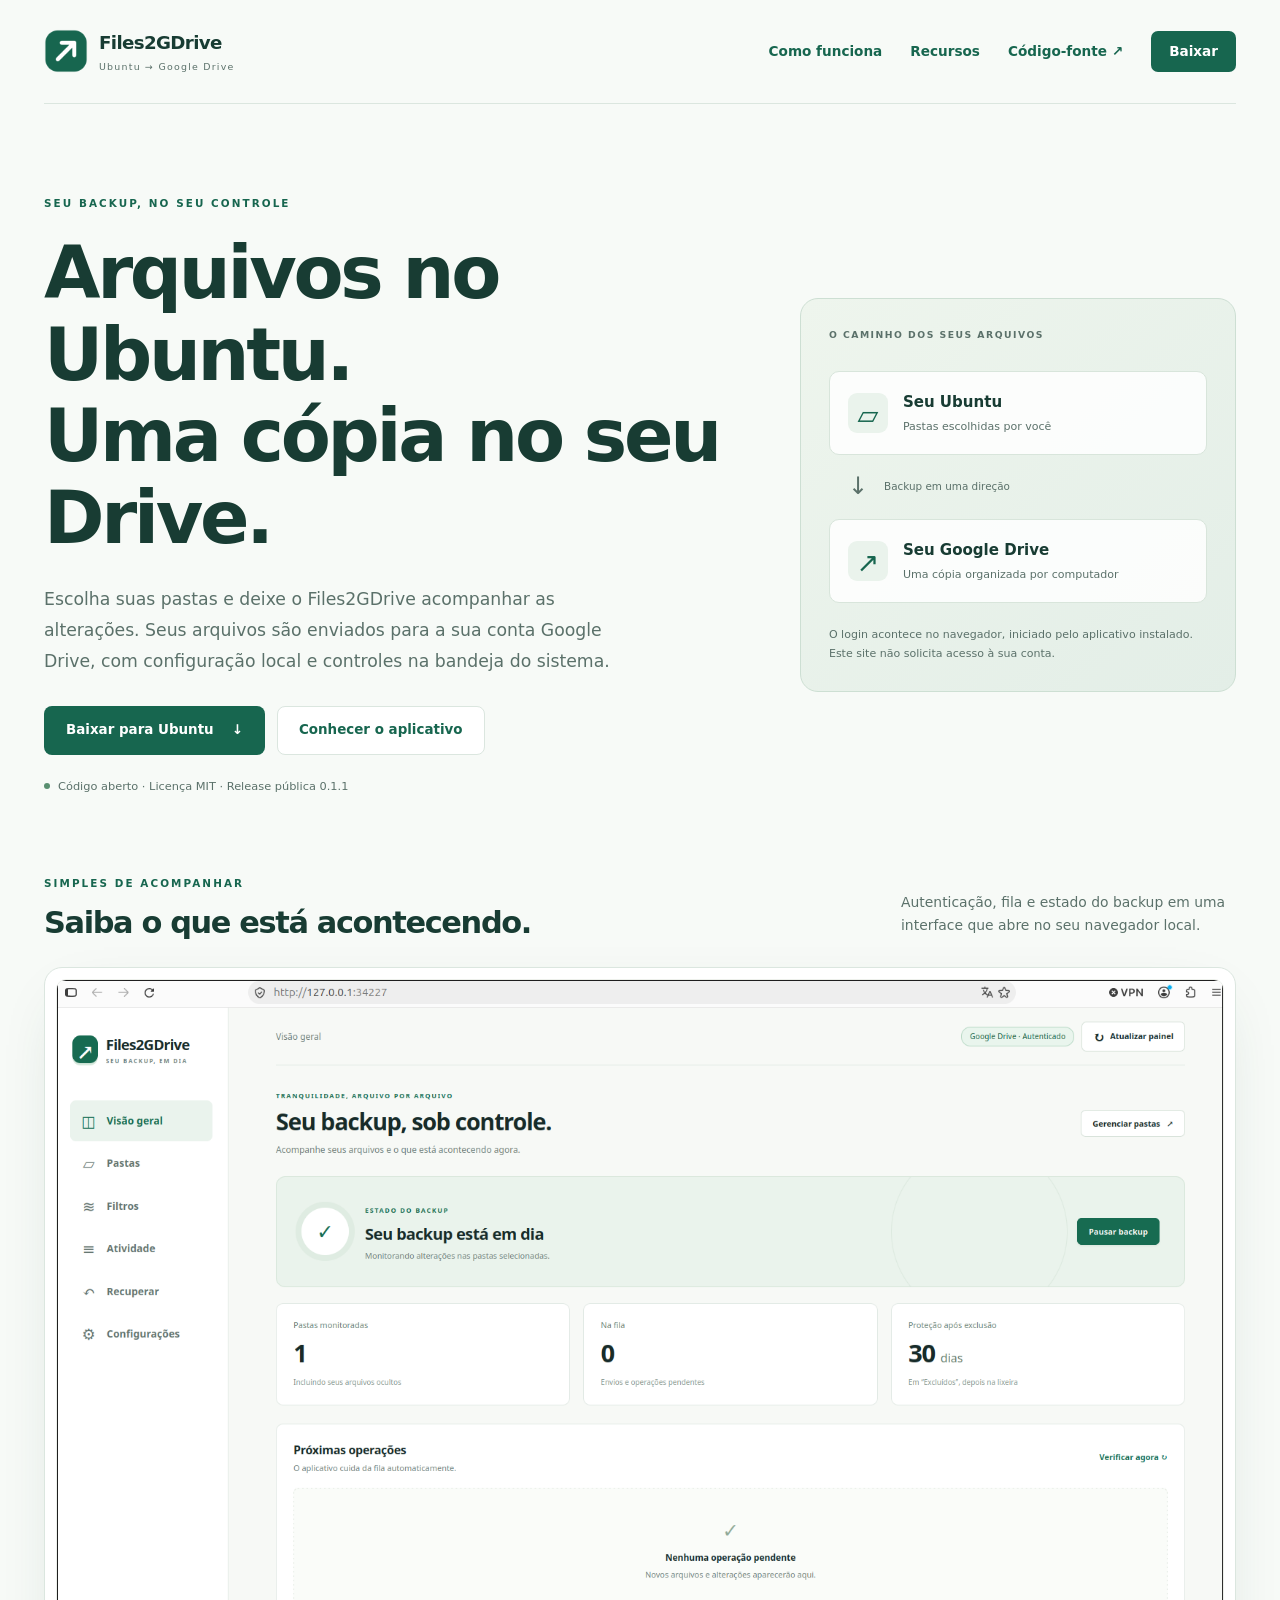
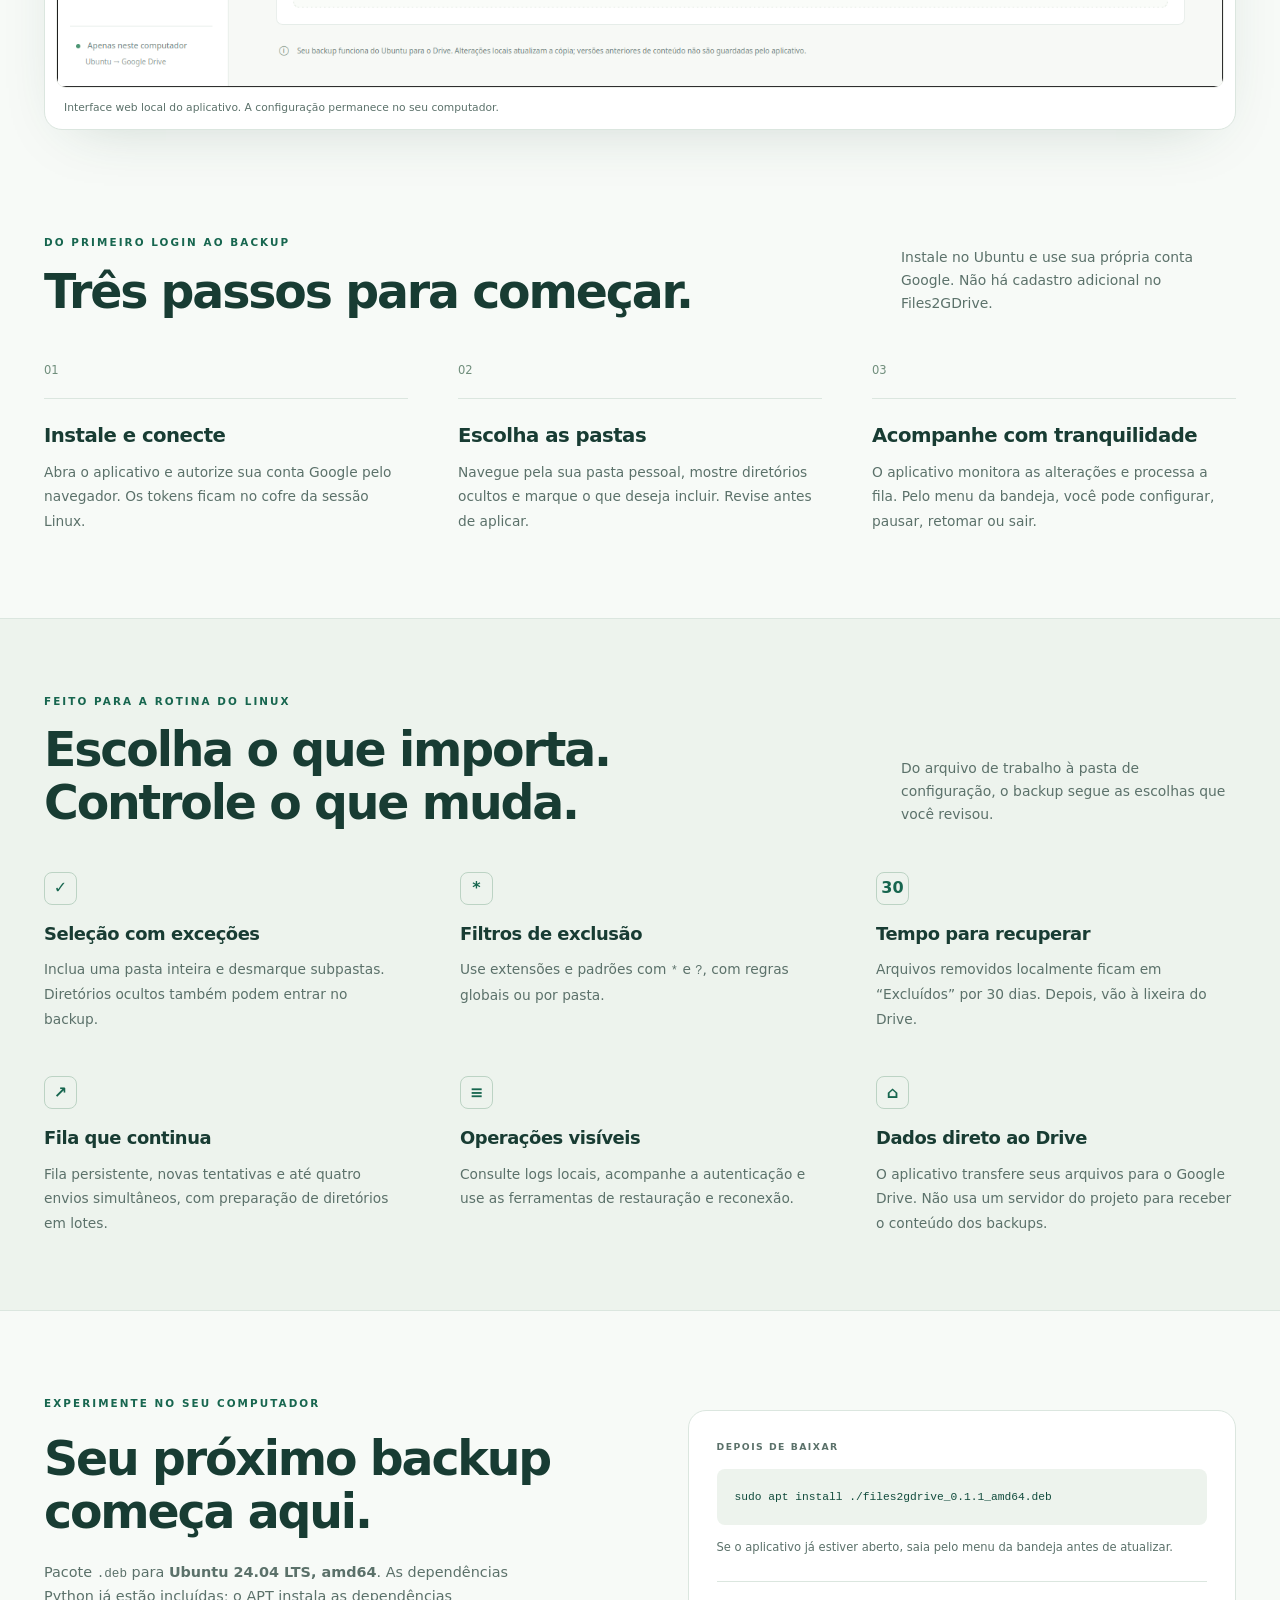
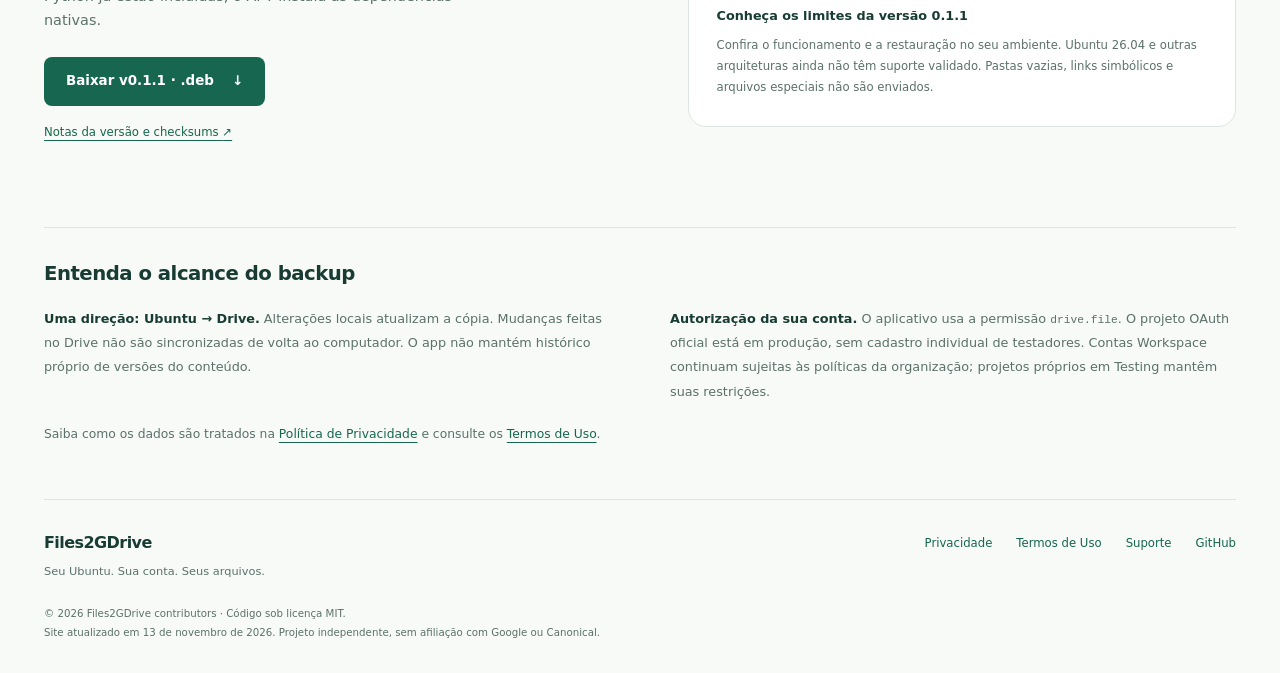
==== commit 4f05da15: "fix(security): isolate local UI bootstrap and sessions" ====
--- a/docs/index.html
+++ b/docs/index.html
@@ -8,6 +8,7 @@
   <title>Files2GDrive — Seus arquivos, uma cópia no Drive</title>
   <link rel="icon" href="images/files2gdrive-logo-120.png" type="image/png">
   <link rel="stylesheet" href="site.css">
+<script defer src="analytics.js"></script>
 </head>
 <body>
   <a class="skip-link" href="#conteudo">Pular para o conteúdo</a>
@@ -22,7 +23,7 @@
         <h1 id="hero-title">Arquivos no Ubuntu.<br>Uma cópia no seu Drive.</h1>
         <p class="hero-description">Escolha suas pastas e deixe o Files2GDrive acompanhar as alterações. Seus arquivos são enviados para a sua conta Google Drive, com configuração local e controles na bandeja do sistema.</p>
         <div class="hero-actions"><a class="button primary" href="#download">Baixar para Ubuntu <span aria-hidden="true">↓</span></a><a class="button secondary" href="#como-funciona">Conhecer o aplicativo</a></div>
-        <p class="release-note"><span class="status-dot" aria-hidden="true"></span> Código aberto · Licença MIT · Release pública 0.1.0</p>
+        <p class="release-note"><span class="status-dot" aria-hidden="true"></span> Código aberto · Licença MIT · Release pública 0.1.1</p>
       </div>
       <div class="hero-detail" aria-label="Resumo do funcionamento"><span class="detail-label">O CAMINHO DOS SEUS ARQUIVOS</span><div class="transfer-node"><span class="node-icon" aria-hidden="true">▱</span><div><strong>Seu Ubuntu</strong><small>Pastas escolhidas por você</small></div></div><div class="transfer-line"><span aria-hidden="true">↓</span><p>Backup em uma direção</p></div><div class="transfer-node"><span class="node-icon" aria-hidden="true">↗</span><div><strong>Seu Google Drive</strong><small>Uma cópia organizada por computador</small></div></div><p class="detail-foot">O login acontece no navegador, iniciado pelo aplicativo instalado. Este site não solicita acesso à sua conta.</p></div>
     </section>
@@ -42,10 +43,10 @@
       <div class="feature-grid"><article><span class="feature-mark" aria-hidden="true">✓</span><h3>Seleção com exceções</h3><p>Inclua uma pasta inteira e desmarque subpastas. Diretórios ocultos também podem entrar no backup.</p></article><article><span class="feature-mark" aria-hidden="true">*</span><h3>Filtros de exclusão</h3><p>Use extensões e padrões com <code>*</code> e <code>?</code>, com regras globais ou por pasta.</p></article><article><span class="feature-mark" aria-hidden="true">30</span><h3>Tempo para recuperar</h3><p>Arquivos removidos localmente ficam em “Excluídos” por 30 dias. Depois, vão à lixeira do Drive.</p></article><article><span class="feature-mark" aria-hidden="true">↗</span><h3>Fila que continua</h3><p>Fila persistente, novas tentativas e até quatro envios simultâneos, com preparação de diretórios em lotes.</p></article><article><span class="feature-mark" aria-hidden="true">≡</span><h3>Operações visíveis</h3><p>Consulte logs locais, acompanhe a autenticação e use as ferramentas de restauração e reconexão.</p></article><article><span class="feature-mark" aria-hidden="true">⌂</span><h3>Dados direto ao Drive</h3><p>O aplicativo transfere seus arquivos para o Google Drive. Não usa um servidor do projeto para receber o conteúdo dos backups.</p></article></div>
     </div></section>
 
-    <section class="section container download-section" id="download" aria-labelledby="download-title"><div class="download-copy"><p class="eyebrow">EXPERIMENTE NO SEU COMPUTADOR</p><h2 id="download-title">Seu próximo backup<br>começa aqui.</h2><p>Pacote <code>.deb</code> para <strong>Ubuntu 24.04 LTS, amd64</strong>. As dependências Python já estão incluídas; o APT instala as dependências nativas.</p><a class="button primary" href="https://github.com/eduardoellery/Files2GDrive/releases/download/v0.1.0/files2gdrive_0.1.0_amd64.deb">Baixar v0.1.0 · .deb <span aria-hidden="true">↓</span></a><a class="text-link" href="https://github.com/eduardoellery/Files2GDrive/releases/tag/v0.1.0">Notas da versão e checksums <span aria-hidden="true">↗</span></a></div><div class="install-panel"><span class="detail-label">DEPOIS DE BAIXAR</span><pre><code>sudo apt install ./files2gdrive_0.1.0_amd64.deb</code></pre><p>Se o aplicativo já estiver aberto, saia pelo menu da bandeja antes de atualizar.</p><div class="notice"><strong>Conheça os limites da versão 0.1.0</strong><p>Confira o funcionamento e a restauração no seu ambiente. Ubuntu 26.04 e outras arquiteturas ainda não têm suporte validado. Pastas vazias, links simbólicos e arquivos especiais não são enviados.</p></div></div></section>
+    <section class="section container download-section" id="download" aria-labelledby="download-title"><div class="download-copy"><p class="eyebrow">EXPERIMENTE NO SEU COMPUTADOR</p><h2 id="download-title">Seu próximo backup<br>começa aqui.</h2><p>Pacote <code>.deb</code> para <strong>Ubuntu 24.04 LTS, amd64</strong>. As dependências Python já estão incluídas; o APT instala as dependências nativas.</p><a class="button primary" data-download href="https://github.com/eduardoellery/Files2GDrive/releases/download/v0.1.1/files2gdrive_0.1.1_amd64.deb">Baixar v0.1.1 · .deb <span aria-hidden="true">↓</span></a><a class="text-link" href="https://github.com/eduardoellery/Files2GDrive/releases/tag/v0.1.1">Notas da versão e checksums <span aria-hidden="true">↗</span></a></div><div class="install-panel"><span class="detail-label">DEPOIS DE BAIXAR</span><pre><code>sudo apt install ./files2gdrive_0.1.1_amd64.deb</code></pre><p>Se o aplicativo já estiver aberto, saia pelo menu da bandeja antes de atualizar.</p><div class="notice"><strong>Conheça os limites da versão 0.1.1</strong><p>Confira o funcionamento e a restauração no seu ambiente. Ubuntu 26.04 e outras arquiteturas ainda não têm suporte validado. Pastas vazias, links simbólicos e arquivos especiais não são enviados.</p></div></div></section>
 
     <section class="scope-section container" aria-labelledby="scope-title"><h2 id="scope-title">Entenda o alcance do backup</h2><div class="scope-columns"><p><strong>Uma direção: Ubuntu → Drive.</strong> Alterações locais atualizam a cópia. Mudanças feitas no Drive não são sincronizadas de volta ao computador. O app não mantém histórico próprio de versões do conteúdo.</p><p><strong>Autorização da sua conta.</strong> O aplicativo usa a permissão <code>drive.file</code>. O projeto OAuth oficial está em produção, sem cadastro individual de testadores. Contas Workspace continuam sujeitas às políticas da organização; projetos próprios em Testing mantêm suas restrições.</p></div><p class="scope-links">Saiba como os dados são tratados na <a href="privacidade/">Política de Privacidade</a> e consulte os <a href="termos/">Termos de Uso</a>.</p></section>
   </main>
-  <footer class="site-footer container"><div class="footer-brand"><strong>Files2GDrive</strong><p>Seu Ubuntu. Sua conta. Seus arquivos.</p></div><nav class="footer-links" aria-label="Links institucionais"><a href="privacidade/">Privacidade</a><a href="termos/">Termos de Uso</a><a href="https://github.com/eduardoellery/Files2GDrive/issues">Suporte</a><a href="https://github.com/eduardoellery/Files2GDrive">GitHub</a></nav><p class="footer-note">© 2026 Files2GDrive contributors · Código sob licença MIT.<br>Site atualizado em 2 de novembro de 2026. Projeto independente, sem afiliação com Google ou Canonical.</p></footer>
+  <footer class="site-footer container"><div class="footer-brand"><strong>Files2GDrive</strong><p>Seu Ubuntu. Sua conta. Seus arquivos.</p></div><nav class="footer-links" aria-label="Links institucionais"><a href="privacidade/">Privacidade</a><a href="termos/">Termos de Uso</a><a href="https://github.com/eduardoellery/Files2GDrive/issues">Suporte</a><a href="https://github.com/eduardoellery/Files2GDrive">GitHub</a></nav><p class="footer-note">© 2026 Files2GDrive contributors · Código sob licença MIT.<br>Site atualizado em 13 de novembro de 2026. Projeto independente, sem afiliação com Google ou Canonical.</p></footer>
 </body>
 </html>
--- a/docs/site.css
+++ b/docs/site.css
@@ -1,2 +1,4 @@
 :root{--green:#17664f;--green-dark:#124c3d;--ink:#183c33;--muted:#5b716a;--paper:#f7faf7;--line:#dbe6df;--pale:#eaf3ec;--white:#fff;--radius:18px;font-family:Inter,ui-sans-serif,system-ui,-apple-system,BlinkMacSystemFont,"Segoe UI",sans-serif;color:var(--ink);background:var(--paper);font-synthesis:none}*{box-sizing:border-box}html{scroll-behavior:smooth;scroll-padding-top:24px}body{margin:0;font-size:16px;line-height:1.65}a{color:var(--green);text-decoration-thickness:1px;text-underline-offset:4px}a:hover{color:var(--green-dark)}a:focus-visible,button:focus-visible{outline:3px solid #d3a62c;outline-offset:5px}img{max-width:100%;height:auto}h1,h2,h3,p,figure{margin-top:0}h1,h2,h3{line-height:1.12;letter-spacing:-.045em}h1{font-size:clamp(2.7rem,5.7vw,5rem);font-weight:680;margin-bottom:25px}h2{font-size:clamp(2rem,3.7vw,3.2rem);font-weight:650;margin-bottom:0}h3{font-size:1.23rem;letter-spacing:-.025em;margin-bottom:13px}p{margin-bottom:20px}code{font-family:ui-monospace,SFMono-Regular,Consolas,monospace;font-size:.88em;overflow-wrap:anywhere}.container{width:min(1192px,calc(100% - 80px));margin-inline:auto}.skip-link{position:absolute;top:-100px;left:20px;padding:12px;background:white;z-index:10}.skip-link:focus{top:12px}.site-header{display:flex;justify-content:space-between;align-items:center;gap:30px;padding-block:28px;border-bottom:1px solid var(--line)}.brand{display:flex;align-items:center;gap:11px;text-decoration:none;color:var(--ink);font-weight:750;font-size:1.14rem;letter-spacing:-.035em;flex-shrink:0}.brand img{width:44px;height:44px}.brand small{display:block;font-size:.59rem;font-weight:500;letter-spacing:.13em;color:var(--muted);margin-top:1px}.site-nav{display:flex;align-items:center;gap:28px;font-size:.85rem;font-weight:550}.site-nav a{text-decoration:none}.site-nav .nav-download{padding:9px 18px;background:var(--green);color:white;border-radius:7px}.hero{display:grid;grid-template-columns:1.55fr 1fr;gap:80px;align-items:center;padding-block:91px 80px}.eyebrow{font-size:.65rem;font-weight:750;letter-spacing:.2em;color:var(--green);margin-bottom:20px}.hero-description{font-size:1.08rem;line-height:1.8;color:var(--muted);max-width:590px;margin-bottom:29px}.hero-actions{display:flex;gap:12px;flex-wrap:wrap}.button{display:inline-flex;align-items:center;justify-content:center;gap:18px;padding:14px 21px;border-radius:8px;border:1px solid transparent;text-decoration:none;font-size:.84rem;font-weight:650;line-height:1.4}.button.primary{background:var(--green);color:white}.button.primary:hover{background:var(--green-dark)}.button.secondary{border-color:var(--line);background:white}.release-note{font-size:.71rem;display:flex;gap:8px;align-items:center;color:var(--muted);margin-top:22px;margin-bottom:0}.status-dot{width:6px;height:6px;border-radius:50%;background:#598f70;display:inline-block}.hero-detail{border:1px solid #cddfd3;border-radius:var(--radius);padding:28px;background:linear-gradient(140deg,#eef5ed,#e3eee7);position:relative}.detail-label{display:block;font-size:.58rem;letter-spacing:.16em;font-weight:650;color:var(--muted);margin-bottom:29px}.transfer-node{display:flex;align-items:center;gap:15px;padding:18px;background:rgba(255,255,255,.85);border:1px solid #d8e5db;border-radius:10px}.transfer-node strong{display:block;font-size:.94rem;font-weight:650}.transfer-node small{display:block;font-size:.69rem;color:var(--muted);margin-top:3px}.node-icon{background:var(--pale);border-radius:9px;width:40px;height:40px;display:grid;place-items:center;flex-shrink:0;font-size:1.7rem;color:var(--green)}.transfer-line{display:flex;gap:16px;align-items:center;color:var(--muted);padding:12px 19px}.transfer-line span{font-size:1.5rem}.transfer-line p{font-size:.65rem;margin:0}.detail-foot{font-size:.69rem;line-height:1.7;color:var(--muted);margin:23px 0 0}.section-heading{display:flex;justify-content:space-between;gap:50px;align-items:flex-end;margin-bottom:43px}.section-heading>p{font-size:.87rem;max-width:335px;color:var(--muted);margin:0 0 3px}.section-heading .eyebrow{margin-bottom:13px}.section-heading.compact{margin-bottom:27px}.section-heading.compact h2{font-size:1.9rem}.app-preview{padding-bottom:20px}.screenshot{margin:0;background:white;padding:11px;border:1px solid var(--line);border-radius:var(--radius);box-shadow:0 18px 60px -30px #244c3c40}.screenshot img{display:block;border-radius:10px;border:1px solid #edf0eb;width:100%}.screenshot figcaption{font-size:.67rem;color:var(--muted);padding:11px 8px 2px}.section{padding-block:84px}.steps{list-style:none;display:grid;grid-template-columns:repeat(3,1fr);gap:50px;margin:0;padding:0}.step-number{display:block;font-size:.72rem;color:#708e7c;border-bottom:1px solid var(--line);padding-bottom:18px;margin-bottom:26px;font-variant-numeric:tabular-nums}.steps p,.feature-grid p{font-size:.86rem;line-height:1.8;color:var(--muted);margin:0}.feature-section{padding-block:74px;background:#edf3ed;border-block:1px solid var(--line)}.feature-grid{display:grid;grid-template-columns:repeat(3,1fr);gap:45px 56px}.feature-mark{display:flex;align-items:center;justify-content:center;width:33px;height:33px;font-size:1rem;font-weight:650;color:var(--green);border:1px solid #bcd3c4;border-radius:8px;margin-bottom:19px}.feature-grid h3{font-size:1.12rem}.download-section{display:grid;grid-template-columns:1fr 1fr;gap:95px;align-items:center}.download-copy h2{margin-bottom:23px}.download-copy>p:not(.eyebrow){font-size:.9rem;color:var(--muted);max-width:465px}.download-copy .button{margin-top:5px}.text-link{display:block;width:fit-content;font-size:.73rem;margin-top:17px}.install-panel{background:white;border:1px solid var(--line);border-radius:var(--radius);padding:28px}.install-panel .detail-label{margin-bottom:15px}.install-panel pre{white-space:pre-wrap;overflow-wrap:anywhere;background:#edf3ed;padding:17px 18px;border-radius:8px;font-size:.8rem;color:var(--green-dark);line-height:1.7}.install-panel>p{font-size:.72rem;color:var(--muted);margin-bottom:24px}.notice{border-top:1px solid var(--line);padding-top:20px}.notice strong{font-size:.8rem}.notice p{font-size:.73rem;line-height:1.8;color:var(--muted);margin:7px 0 0}.scope-section{border-top:1px solid var(--line);padding-block:35px 55px}.scope-section h2{font-size:1.23rem;letter-spacing:-.025em;margin-bottom:22px}.scope-columns{display:grid;grid-template-columns:1fr 1fr;gap:60px}.scope-columns p{font-size:.8rem;color:var(--muted);line-height:1.9}.scope-columns strong{color:var(--ink);font-weight:650}.scope-links{font-size:.77rem;color:var(--muted);margin:0}.site-footer{display:grid;grid-template-columns:1fr auto;gap:24px;border-top:1px solid var(--line);padding-block:30px 32px}.footer-brand strong{font-size:1rem;letter-spacing:-.035em}.footer-brand p{font-size:.71rem;color:var(--muted);margin:5px 0 0}.footer-links{display:flex;gap:24px;font-size:.73rem;align-items:flex-start;padding-top:4px}.footer-links a{text-decoration:none}.footer-note{grid-column:1/-1;font-size:.64rem;line-height:1.8;color:var(--muted);margin:0}.prose{max-width:820px;padding-block:65px 80px}.prose h1{font-size:clamp(2.3rem,4.5vw,3.7rem);margin-bottom:18px}.prose .updated{font-size:.77rem;color:var(--muted);margin-bottom:36px}.prose .intro{font-size:1.1rem;line-height:1.85;color:var(--muted);margin-bottom:35px}.prose h2{font-size:1.48rem;letter-spacing:-.025em;margin:35px 0 16px;line-height:1.3}.prose h3{font-size:1.05rem;line-height:1.4;margin:23px 0 10px}.prose p,.prose li{font-size:.94rem;line-height:1.9;color:#476058}.prose li{padding-left:5px;margin-bottom:8px}.prose ul,.prose ol{padding-left:23px}.prose strong{color:var(--ink)}.prose .notice{padding:19px 23px;border:1px solid var(--line);background:white;border-radius:10px;margin-block:25px}.prose .notice p{font-size:.9rem}.legal-nav{display:flex;gap:24px;flex-wrap:wrap;border-top:1px solid var(--line);margin-top:40px;padding-top:22px;font-size:.82rem}.back-link{display:inline-block;font-size:.8rem;margin-bottom:27px}.prose table{border-collapse:collapse;width:100%;font-size:.87rem;display:block;overflow-x:auto}.prose th,.prose td{text-align:left;border-bottom:1px solid var(--line);padding:12px 14px;vertical-align:top}.prose th{font-weight:650;background:var(--pale)}
 @media(min-width:1600px){.container{width:min(1280px,calc(100% - 100px))}.hero{gap:110px}.hero-detail{max-width:445px;justify-self:end;width:100%}}@media(max-width:1000px){.container{width:calc(100% - 48px)}.hero{gap:35px;padding-block:66px}.hero-detail{padding:23px}.site-nav{gap:18px}.download-section{gap:45px}.feature-grid{gap:35px}.steps{gap:30px}.section-heading{gap:30px}.section-heading>p{max-width:300px}.transfer-node{padding:14px;gap:10px}.node-icon{width:34px;height:34px}}@media(max-width:760px){.site-header{align-items:flex-start;padding-block:22px;gap:19px;flex-wrap:wrap}.site-nav{justify-content:space-between;width:100%;gap:12px;font-size:.76rem}.site-nav .nav-download{padding:7px 14px}.hero{grid-template-columns:1fr;gap:35px;padding-block:49px}.hero-copy{max-width:600px}.hero-detail{max-width:none;display:block}.hero h1{font-size:clamp(2.9rem,9vw,4.3rem)}.hero-description{font-size:1rem}.section-heading{display:block;margin-bottom:30px}.section-heading>p{max-width:560px;margin-top:20px}.section-heading.compact h2{font-size:1.65rem}.steps{grid-template-columns:1fr;gap:28px}.step-number{margin-bottom:18px;padding-bottom:12px}.feature-grid{grid-template-columns:1fr 1fr;gap:35px 27px}.section{padding-block:58px}.feature-section{padding-block:53px}.download-section{grid-template-columns:1fr;gap:32px}.download-copy h2 br{display:none}.scope-columns{grid-template-columns:1fr;gap:0}.site-footer{grid-template-columns:1fr;gap:20px}.footer-links{flex-wrap:wrap;gap:15px 23px}.footer-note{grid-column:1}.prose{padding-block:43px 55px}}@media(max-width:440px){.container{width:calc(100% - 32px)}.site-nav{font-size:.69rem;gap:9px}.site-nav .nav-download{padding:6px 11px}.hero-actions{display:grid;grid-template-columns:1fr}.hero-actions .button{width:100%}.hero h1{font-size:2.75rem}.hero-detail{padding:20px}.feature-grid{grid-template-columns:1fr}.install-panel{padding:21px}.release-note{font-size:.65rem}.section-heading h2 br{display:none}.screenshot{padding:6px;border-radius:12px}.screenshot img{border-radius:7px}.screenshot figcaption{font-size:.6rem}.prose p,.prose li{font-size:.9rem}}@media(prefers-reduced-motion:reduce){html{scroll-behavior:auto}}
+
+.analytics-consent{position:fixed;bottom:16px;left:16px;right:16px;margin:auto;max-width:760px;z-index:100;background:white;border:1px solid var(--line);border-radius:12px;padding:20px;box-shadow:0 4px 30px #244c3c40;max-height:80vh;overflow:auto}.analytics-consent[hidden]{display:none}.analytics-consent p{font-size:.88rem;margin:0 0 14px}.analytics-consent>div{display:flex;flex-wrap:wrap;gap:12px}.analytics-consent button{cursor:pointer;font-family:inherit}.analytics-settings{background:transparent;border:0;text-decoration:underline;color:var(--green);font:inherit;font-size:.78rem;cursor:pointer;justify-self:start}
